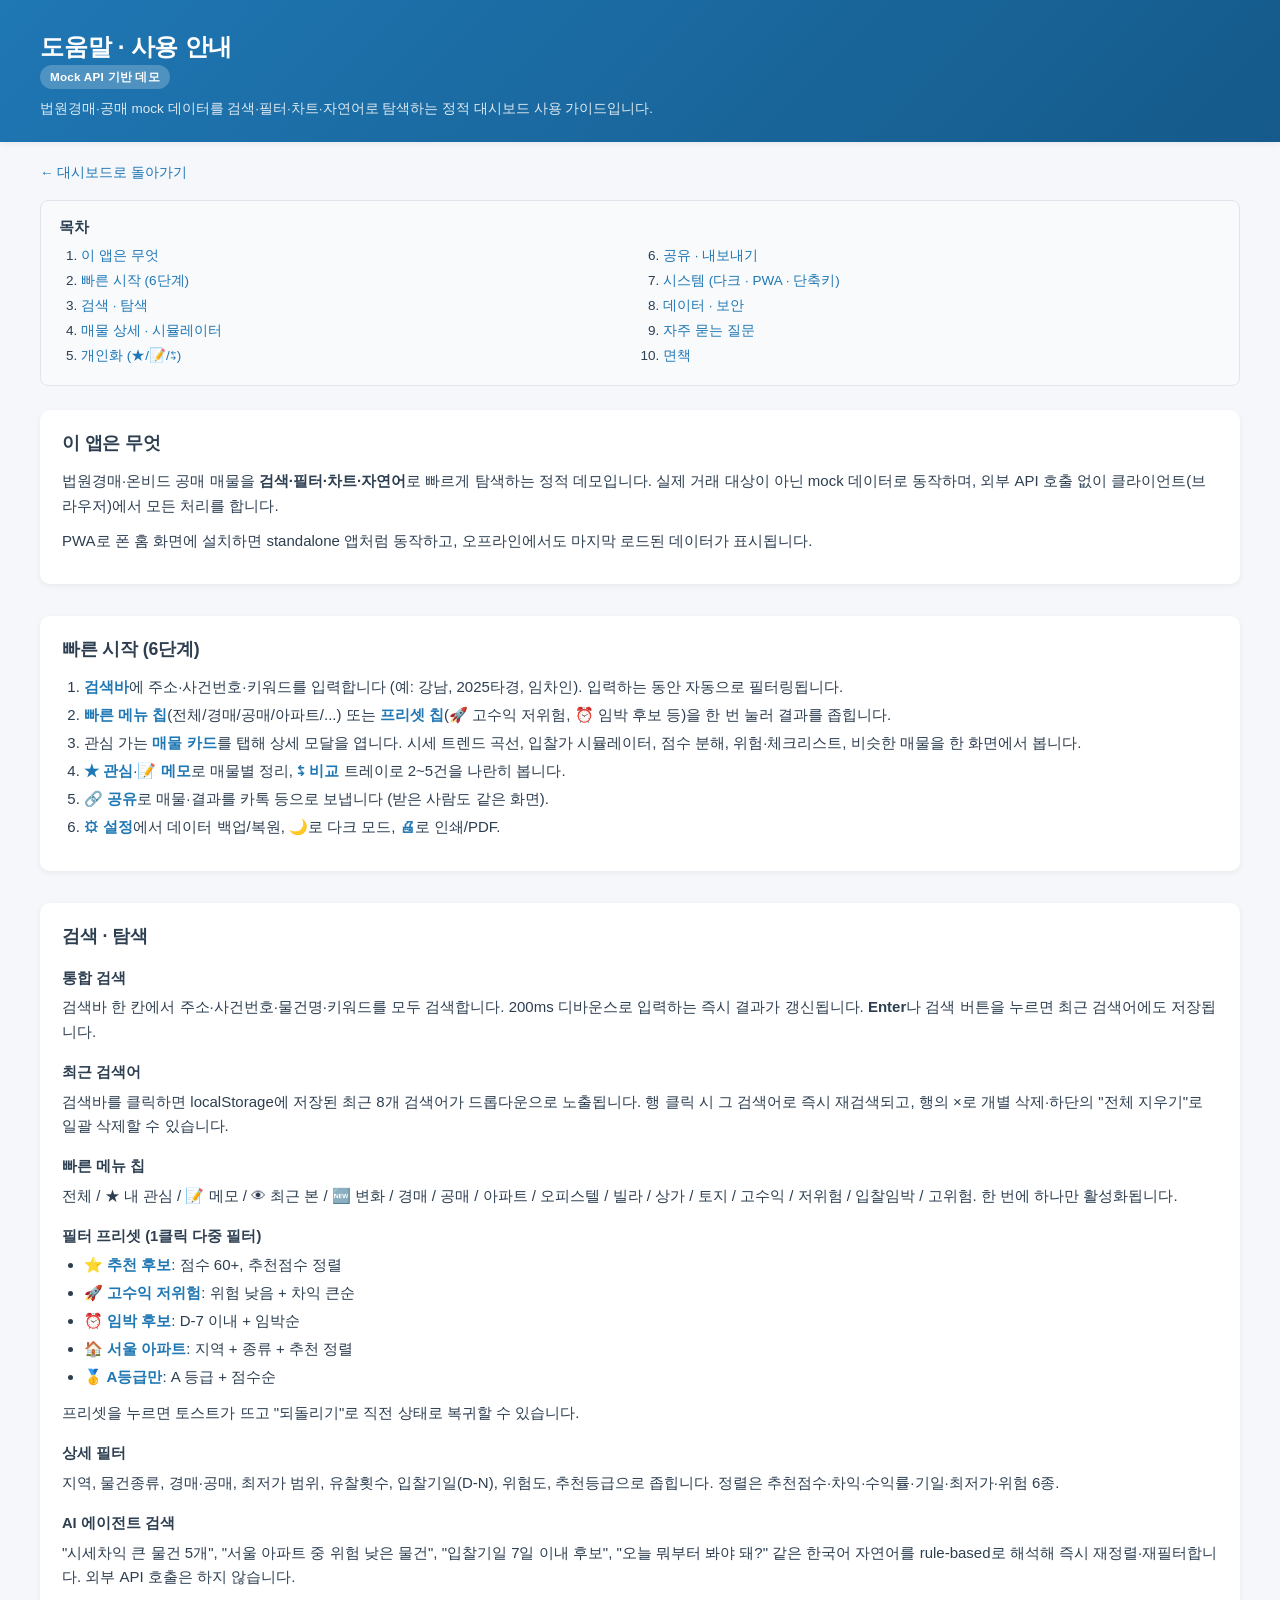
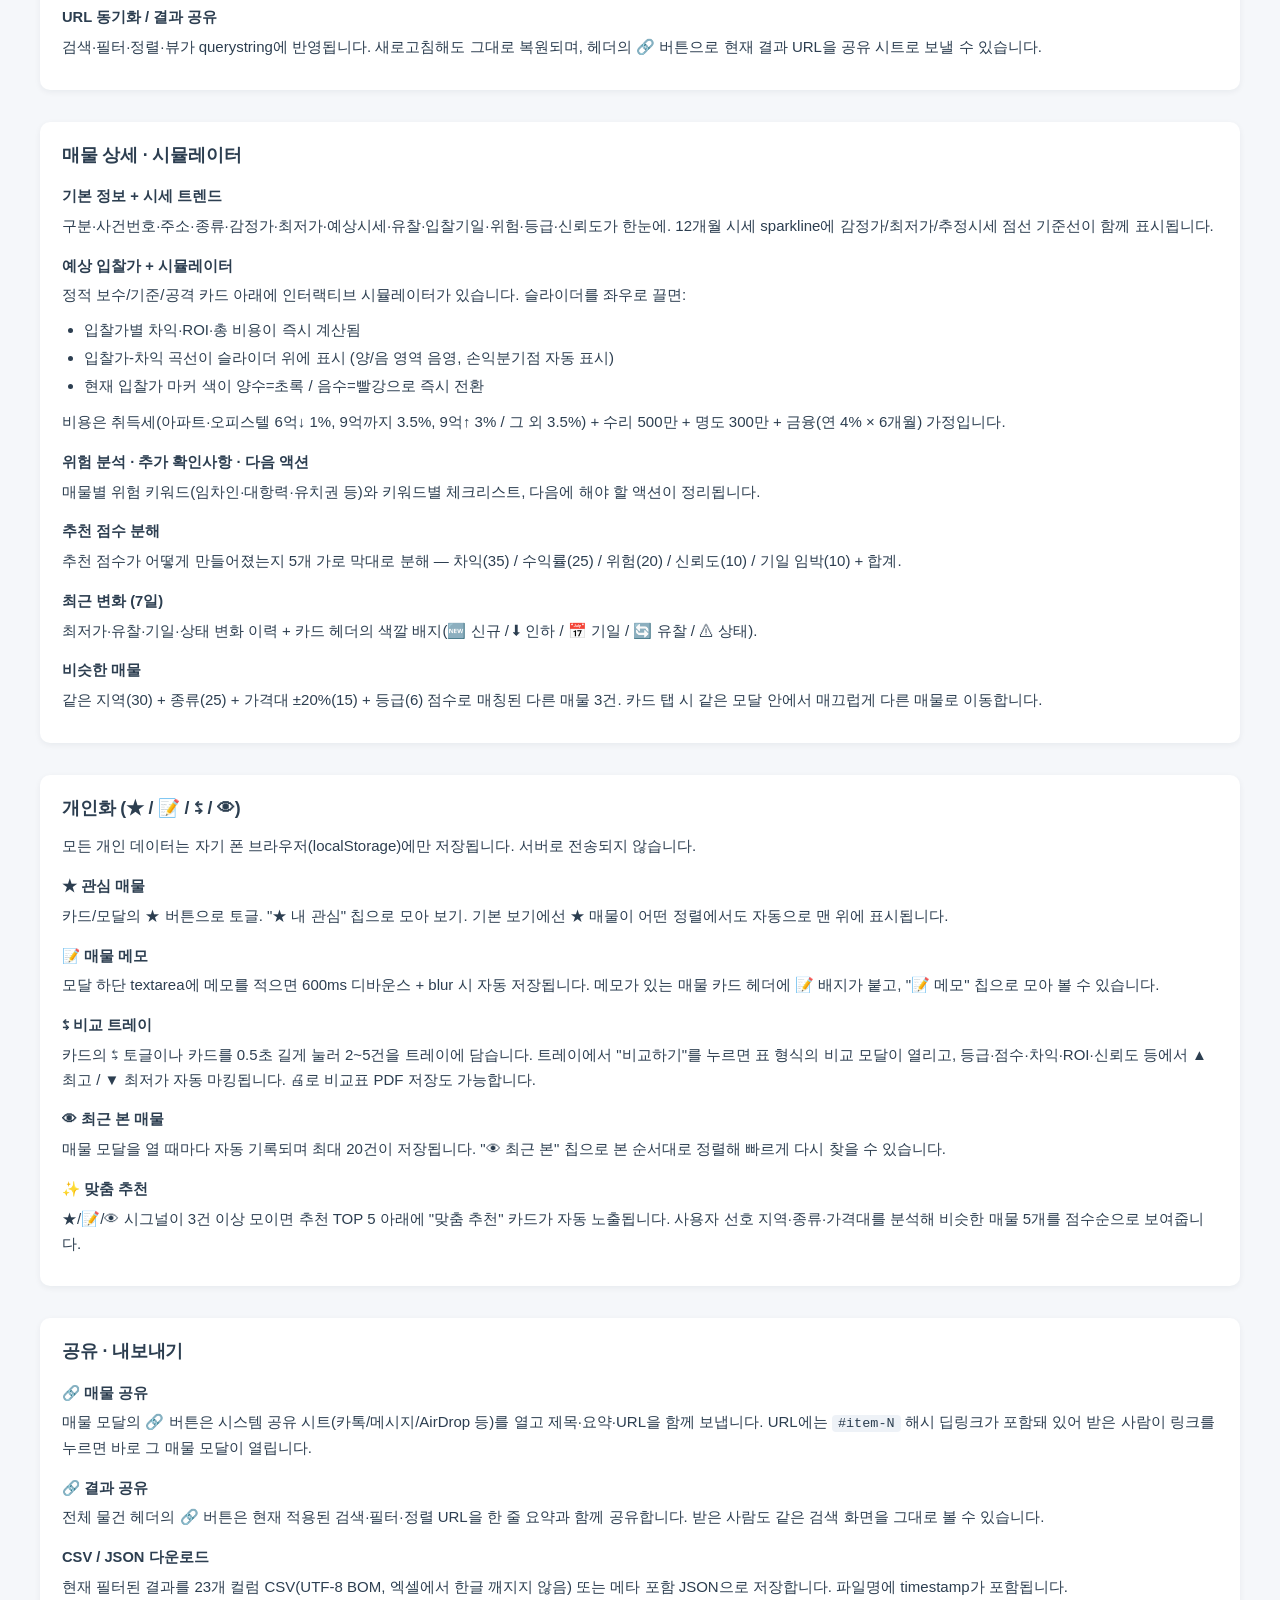
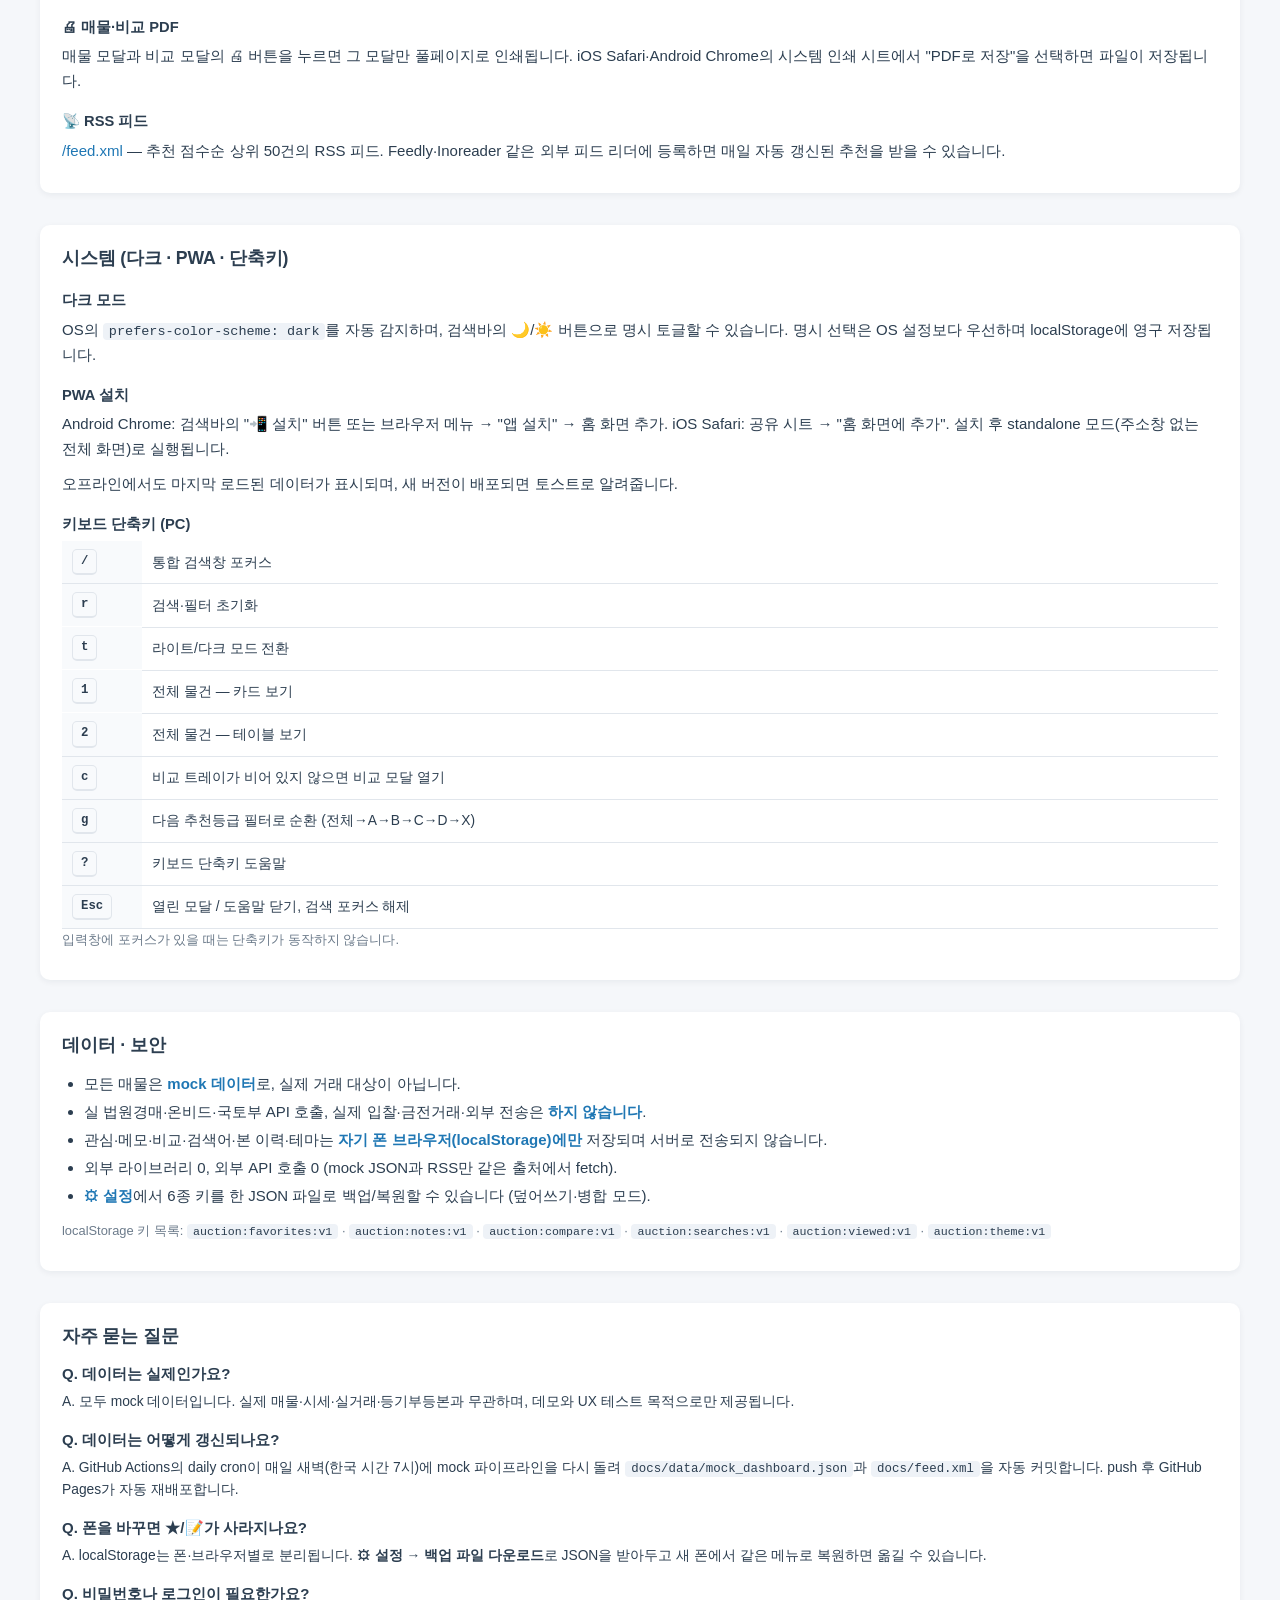
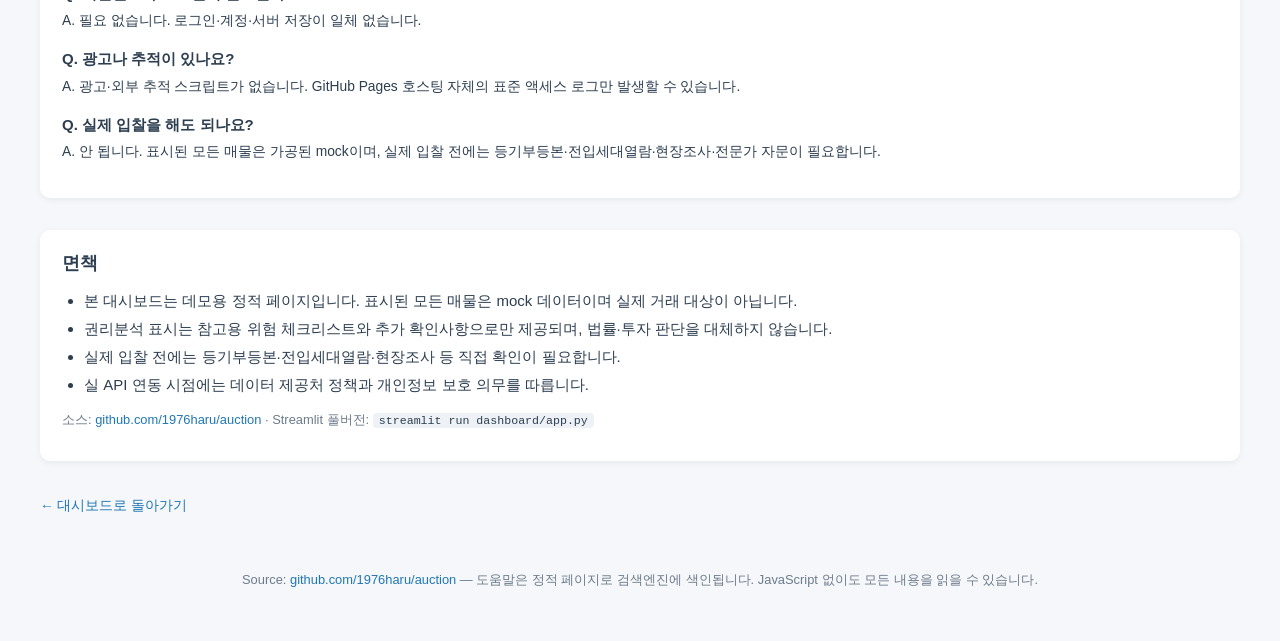
==== docs/help.html @ 6a581b98 "Add H46 standalone help.html for SEO indexing - docs/help.html: 풀페이지 사용 안내 (10개 섹션 + 목차 + FAQ)   · c" ====
<!DOCTYPE html>
<html lang="ko">
<head>
  <meta charset="UTF-8" />
  <meta name="viewport" content="width=device-width, initial-scale=1.0, viewport-fit=cover" />
  <meta name="theme-color" content="#1f77b4" />
  <title>도움말 — 경매·공매 지능형 에이전트</title>
  <meta name="description" content="경매·공매 정적 대시보드 사용 안내: 검색·필터·차트·매물 상세·공유·PWA·단축키. mock 데이터 기반 데모." />
  <meta name="robots" content="index,follow" />
  <link rel="canonical" href="https://1976haru.github.io/auction/help.html" />
  <meta property="og:type" content="article" />
  <meta property="og:url" content="https://1976haru.github.io/auction/help.html" />
  <meta property="og:title" content="경매·공매 지능형 에이전트 — 도움말" />
  <meta property="og:description" content="검색·필터·차트·시뮬레이터·공유·PWA 사용법 + 키보드 단축키 + 데이터·보안 + 면책." />
  <meta property="og:image" content="https://1976haru.github.io/auction/icons/icon.svg" />
  <meta property="og:locale" content="ko_KR" />
  <link rel="manifest" href="manifest.webmanifest" />
  <link rel="icon" type="image/svg+xml" href="icons/icon.svg" />
  <link rel="apple-touch-icon" href="icons/icon.svg" />
  <link rel="alternate" type="application/rss+xml" title="경매·공매 추천 매물 (점수순)" href="feed.xml" />
  <link rel="stylesheet" href="styles.css" />
  <script>
    (function () {
      try {
        var saved = localStorage.getItem("auction:theme:v1");
        if (saved === "dark" || saved === "light") {
          document.documentElement.setAttribute("data-theme", saved);
        }
      } catch (e) {}
    })();
  </script>
  <style>
    /* help.html 전용 약간의 추가 스타일 */
    .help-toc {
      background: var(--color-surface-2);
      border: 1px solid var(--color-border);
      border-radius: 8px;
      padding: 14px 18px;
      margin: 0 0 24px;
    }
    .help-toc h2 { margin: 0 0 8px; font-size: 1rem; }
    .help-toc ol {
      margin: 0;
      padding-left: 22px;
      column-count: 2;
      column-gap: 24px;
    }
    @media (max-width: 640px) {
      .help-toc ol { column-count: 1; }
    }
    .help-toc li { margin-bottom: 4px; font-size: 0.9rem; break-inside: avoid; }
    .help-section { margin-bottom: 32px; }
    .help-section h2 {
      margin: 0 0 12px;
      font-size: 1.18rem;
      letter-spacing: -0.01em;
    }
    .help-section h3 { margin: 16px 0 6px; font-size: 0.98rem; }
    .help-section p { margin: 0 0 10px; line-height: 1.65; }
    .help-section ul, .help-section ol {
      margin: 0 0 12px;
      padding-left: 22px;
      line-height: 1.6;
    }
    .help-section li { margin-bottom: 4px; }
    .help-section li b { color: var(--color-primary); }
    .help-back {
      display: inline-flex;
      align-items: center;
      gap: 6px;
      font-size: 0.9rem;
      margin-bottom: 16px;
    }
    .faq-item { margin-bottom: 14px; }
    .faq-item .q { font-weight: 600; margin: 0 0 4px; }
    .faq-item .a { margin: 0; font-size: 0.92rem; color: var(--color-text); }
  </style>
</head>
<body>
  <header class="hero">
    <div class="container hero-inner">
      <div class="hero-title">
        <h1>도움말 · 사용 안내</h1>
        <p class="status-line">
          <span class="badge badge-mock">Mock API 기반 데모</span>
        </p>
      </div>
      <p class="hero-caption">
        법원경매·공매 mock 데이터를 검색·필터·차트·자연어로 탐색하는 정적 대시보드 사용 가이드입니다.
      </p>
    </div>
  </header>

  <main class="container" style="padding-top:18px">
    <a class="help-back" href="./">← 대시보드로 돌아가기</a>

    <nav class="help-toc" aria-label="목차">
      <h2>목차</h2>
      <ol>
        <li><a href="#about">이 앱은 무엇</a></li>
        <li><a href="#quick">빠른 시작 (6단계)</a></li>
        <li><a href="#search">검색 · 탐색</a></li>
        <li><a href="#detail">매물 상세 · 시뮬레이터</a></li>
        <li><a href="#personal">개인화 (★/📝/⇆)</a></li>
        <li><a href="#share">공유 · 내보내기</a></li>
        <li><a href="#system">시스템 (다크 · PWA · 단축키)</a></li>
        <li><a href="#data">데이터 · 보안</a></li>
        <li><a href="#faq">자주 묻는 질문</a></li>
        <li><a href="#disclaimer">면책</a></li>
      </ol>
    </nav>

    <section class="card help-section" id="about">
      <h2>이 앱은 무엇</h2>
      <p>법원경매·온비드 공매 매물을 <b>검색·필터·차트·자연어</b>로 빠르게 탐색하는 정적 데모입니다. 실제 거래 대상이 아닌 mock 데이터로 동작하며, 외부 API 호출 없이 클라이언트(브라우저)에서 모든 처리를 합니다.</p>
      <p>PWA로 폰 홈 화면에 설치하면 standalone 앱처럼 동작하고, 오프라인에서도 마지막 로드된 데이터가 표시됩니다.</p>
    </section>

    <section class="card help-section" id="quick">
      <h2>빠른 시작 (6단계)</h2>
      <ol>
        <li><b>검색바</b>에 주소·사건번호·키워드를 입력합니다 (예: 강남, 2025타경, 임차인). 입력하는 동안 자동으로 필터링됩니다.</li>
        <li><b>빠른 메뉴 칩</b>(전체/경매/공매/아파트/...) 또는 <b>프리셋 칩</b>(🚀 고수익 저위험, ⏰ 임박 후보 등)을 한 번 눌러 결과를 좁힙니다.</li>
        <li>관심 가는 <b>매물 카드</b>를 탭해 상세 모달을 엽니다. 시세 트렌드 곡선, 입찰가 시뮬레이터, 점수 분해, 위험·체크리스트, 비슷한 매물을 한 화면에서 봅니다.</li>
        <li><b>★ 관심</b>·<b>📝 메모</b>로 매물별 정리, <b>⇆ 비교</b> 트레이로 2~5건을 나란히 봅니다.</li>
        <li><b>🔗 공유</b>로 매물·결과를 카톡 등으로 보냅니다 (받은 사람도 같은 화면).</li>
        <li><b>⚙ 설정</b>에서 데이터 백업/복원, <b>🌙</b>로 다크 모드, <b>🖨</b>로 인쇄/PDF.</li>
      </ol>
    </section>

    <section class="card help-section" id="search">
      <h2>검색 · 탐색</h2>

      <h3>통합 검색</h3>
      <p>검색바 한 칸에서 주소·사건번호·물건명·키워드를 모두 검색합니다. 200ms 디바운스로 입력하는 즉시 결과가 갱신됩니다. <b>Enter</b>나 검색 버튼을 누르면 최근 검색어에도 저장됩니다.</p>

      <h3>최근 검색어</h3>
      <p>검색바를 클릭하면 localStorage에 저장된 최근 8개 검색어가 드롭다운으로 노출됩니다. 행 클릭 시 그 검색어로 즉시 재검색되고, 행의 ×로 개별 삭제·하단의 "전체 지우기"로 일괄 삭제할 수 있습니다.</p>

      <h3>빠른 메뉴 칩</h3>
      <p>전체 / ★ 내 관심 / 📝 메모 / 👁 최근 본 / 🆕 변화 / 경매 / 공매 / 아파트 / 오피스텔 / 빌라 / 상가 / 토지 / 고수익 / 저위험 / 입찰임박 / 고위험. 한 번에 하나만 활성화됩니다.</p>

      <h3>필터 프리셋 (1클릭 다중 필터)</h3>
      <ul>
        <li><b>⭐ 추천 후보</b>: 점수 60+, 추천점수 정렬</li>
        <li><b>🚀 고수익 저위험</b>: 위험 낮음 + 차익 큰순</li>
        <li><b>⏰ 임박 후보</b>: D-7 이내 + 임박순</li>
        <li><b>🏠 서울 아파트</b>: 지역 + 종류 + 추천 정렬</li>
        <li><b>🥇 A등급만</b>: A 등급 + 점수순</li>
      </ul>
      <p>프리셋을 누르면 토스트가 뜨고 "되돌리기"로 직전 상태로 복귀할 수 있습니다.</p>

      <h3>상세 필터</h3>
      <p>지역, 물건종류, 경매·공매, 최저가 범위, 유찰횟수, 입찰기일(D-N), 위험도, 추천등급으로 좁힙니다. 정렬은 추천점수·차익·수익률·기일·최저가·위험 6종.</p>

      <h3>AI 에이전트 검색</h3>
      <p>"시세차익 큰 물건 5개", "서울 아파트 중 위험 낮은 물건", "입찰기일 7일 이내 후보", "오늘 뭐부터 봐야 돼?" 같은 한국어 자연어를 rule-based로 해석해 즉시 재정렬·재필터합니다. 외부 API 호출은 하지 않습니다.</p>

      <h3>URL 동기화 / 결과 공유</h3>
      <p>검색·필터·정렬·뷰가 querystring에 반영됩니다. 새로고침해도 그대로 복원되며, 헤더의 🔗 버튼으로 현재 결과 URL을 공유 시트로 보낼 수 있습니다.</p>
    </section>

    <section class="card help-section" id="detail">
      <h2>매물 상세 · 시뮬레이터</h2>

      <h3>기본 정보 + 시세 트렌드</h3>
      <p>구분·사건번호·주소·종류·감정가·최저가·예상시세·유찰·입찰기일·위험·등급·신뢰도가 한눈에. 12개월 시세 sparkline에 감정가/최저가/추정시세 점선 기준선이 함께 표시됩니다.</p>

      <h3>예상 입찰가 + 시뮬레이터</h3>
      <p>정적 보수/기준/공격 카드 아래에 인터랙티브 시뮬레이터가 있습니다. 슬라이더를 좌우로 끌면:
      </p>
      <ul>
        <li>입찰가별 차익·ROI·총 비용이 즉시 계산됨</li>
        <li>입찰가-차익 곡선이 슬라이더 위에 표시 (양/음 영역 음영, 손익분기점 자동 표시)</li>
        <li>현재 입찰가 마커 색이 양수=초록 / 음수=빨강으로 즉시 전환</li>
      </ul>
      <p>비용은 취득세(아파트·오피스텔 6억↓ 1%, 9억까지 3.5%, 9억↑ 3% / 그 외 3.5%) + 수리 500만 + 명도 300만 + 금융(연 4% × 6개월) 가정입니다.</p>

      <h3>위험 분석 · 추가 확인사항 · 다음 액션</h3>
      <p>매물별 위험 키워드(임차인·대항력·유치권 등)와 키워드별 체크리스트, 다음에 해야 할 액션이 정리됩니다.</p>

      <h3>추천 점수 분해</h3>
      <p>추천 점수가 어떻게 만들어졌는지 5개 가로 막대로 분해 — 차익(35) / 수익률(25) / 위험(20) / 신뢰도(10) / 기일 임박(10) + 합계.</p>

      <h3>최근 변화 (7일)</h3>
      <p>최저가·유찰·기일·상태 변화 이력 + 카드 헤더의 색깔 배지(🆕 신규 / ⬇ 인하 / 📅 기일 / 🔄 유찰 / ⚠ 상태).</p>

      <h3>비슷한 매물</h3>
      <p>같은 지역(30) + 종류(25) + 가격대 ±20%(15) + 등급(6) 점수로 매칭된 다른 매물 3건. 카드 탭 시 같은 모달 안에서 매끄럽게 다른 매물로 이동합니다.</p>
    </section>

    <section class="card help-section" id="personal">
      <h2>개인화 (★ / 📝 / ⇆ / 👁)</h2>
      <p>모든 개인 데이터는 자기 폰 브라우저(localStorage)에만 저장됩니다. 서버로 전송되지 않습니다.</p>

      <h3>★ 관심 매물</h3>
      <p>카드/모달의 ★ 버튼으로 토글. "★ 내 관심" 칩으로 모아 보기. 기본 보기에선 ★ 매물이 어떤 정렬에서도 자동으로 맨 위에 표시됩니다.</p>

      <h3>📝 매물 메모</h3>
      <p>모달 하단 textarea에 메모를 적으면 600ms 디바운스 + blur 시 자동 저장됩니다. 메모가 있는 매물 카드 헤더에 📝 배지가 붙고, "📝 메모" 칩으로 모아 볼 수 있습니다.</p>

      <h3>⇆ 비교 트레이</h3>
      <p>카드의 ⇆ 토글이나 카드를 0.5초 길게 눌러 2~5건을 트레이에 담습니다. 트레이에서 "비교하기"를 누르면 표 형식의 비교 모달이 열리고, 등급·점수·차익·ROI·신뢰도 등에서 ▲ 최고 / ▼ 최저가 자동 마킹됩니다. 🖨로 비교표 PDF 저장도 가능합니다.</p>

      <h3>👁 최근 본 매물</h3>
      <p>매물 모달을 열 때마다 자동 기록되며 최대 20건이 저장됩니다. "👁 최근 본" 칩으로 본 순서대로 정렬해 빠르게 다시 찾을 수 있습니다.</p>

      <h3>✨ 맞춤 추천</h3>
      <p>★/📝/👁 시그널이 3건 이상 모이면 추천 TOP 5 아래에 "맞춤 추천" 카드가 자동 노출됩니다. 사용자 선호 지역·종류·가격대를 분석해 비슷한 매물 5개를 점수순으로 보여줍니다.</p>
    </section>

    <section class="card help-section" id="share">
      <h2>공유 · 내보내기</h2>

      <h3>🔗 매물 공유</h3>
      <p>매물 모달의 🔗 버튼은 시스템 공유 시트(카톡/메시지/AirDrop 등)를 열고 제목·요약·URL을 함께 보냅니다. URL에는 <code>#item-N</code> 해시 딥링크가 포함돼 있어 받은 사람이 링크를 누르면 바로 그 매물 모달이 열립니다.</p>

      <h3>🔗 결과 공유</h3>
      <p>전체 물건 헤더의 🔗 버튼은 현재 적용된 검색·필터·정렬 URL을 한 줄 요약과 함께 공유합니다. 받은 사람도 같은 검색 화면을 그대로 볼 수 있습니다.</p>

      <h3>CSV / JSON 다운로드</h3>
      <p>현재 필터된 결과를 23개 컬럼 CSV(UTF-8 BOM, 엑셀에서 한글 깨지지 않음) 또는 메타 포함 JSON으로 저장합니다. 파일명에 timestamp가 포함됩니다.</p>

      <h3>🖨 매물·비교 PDF</h3>
      <p>매물 모달과 비교 모달의 🖨 버튼을 누르면 그 모달만 풀페이지로 인쇄됩니다. iOS Safari·Android Chrome의 시스템 인쇄 시트에서 "PDF로 저장"을 선택하면 파일이 저장됩니다.</p>

      <h3>📡 RSS 피드</h3>
      <p><a href="feed.xml">/feed.xml</a> — 추천 점수순 상위 50건의 RSS 피드. Feedly·Inoreader 같은 외부 피드 리더에 등록하면 매일 자동 갱신된 추천을 받을 수 있습니다.</p>
    </section>

    <section class="card help-section" id="system">
      <h2>시스템 (다크 · PWA · 단축키)</h2>

      <h3>다크 모드</h3>
      <p>OS의 <code>prefers-color-scheme: dark</code>를 자동 감지하며, 검색바의 🌙/☀️ 버튼으로 명시 토글할 수 있습니다. 명시 선택은 OS 설정보다 우선하며 localStorage에 영구 저장됩니다.</p>

      <h3>PWA 설치</h3>
      <p>Android Chrome: 검색바의 "📲 설치" 버튼 또는 브라우저 메뉴 → "앱 설치" → 홈 화면 추가. iOS Safari: 공유 시트 → "홈 화면에 추가". 설치 후 standalone 모드(주소창 없는 전체 화면)로 실행됩니다.</p>
      <p>오프라인에서도 마지막 로드된 데이터가 표시되며, 새 버전이 배포되면 토스트로 알려줍니다.</p>

      <h3>키보드 단축키 (PC)</h3>
      <table class="kbd-table">
        <tbody>
          <tr><th><kbd>/</kbd></th><td>통합 검색창 포커스</td></tr>
          <tr><th><kbd>r</kbd></th><td>검색·필터 초기화</td></tr>
          <tr><th><kbd>t</kbd></th><td>라이트/다크 모드 전환</td></tr>
          <tr><th><kbd>1</kbd></th><td>전체 물건 — 카드 보기</td></tr>
          <tr><th><kbd>2</kbd></th><td>전체 물건 — 테이블 보기</td></tr>
          <tr><th><kbd>c</kbd></th><td>비교 트레이가 비어 있지 않으면 비교 모달 열기</td></tr>
          <tr><th><kbd>g</kbd></th><td>다음 추천등급 필터로 순환 (전체→A→B→C→D→X)</td></tr>
          <tr><th><kbd>?</kbd></th><td>키보드 단축키 도움말</td></tr>
          <tr><th><kbd>Esc</kbd></th><td>열린 모달 / 도움말 닫기, 검색 포커스 해제</td></tr>
        </tbody>
      </table>
      <p class="caption">입력창에 포커스가 있을 때는 단축키가 동작하지 않습니다.</p>
    </section>

    <section class="card help-section" id="data">
      <h2>데이터 · 보안</h2>
      <ul>
        <li>모든 매물은 <b>mock 데이터</b>로, 실제 거래 대상이 아닙니다.</li>
        <li>실 법원경매·온비드·국토부 API 호출, 실제 입찰·금전거래·외부 전송은 <b>하지 않습니다</b>.</li>
        <li>관심·메모·비교·검색어·본 이력·테마는 <b>자기 폰 브라우저(localStorage)에만</b> 저장되며 서버로 전송되지 않습니다.</li>
        <li>외부 라이브러리 0, 외부 API 호출 0 (mock JSON과 RSS만 같은 출처에서 fetch).</li>
        <li><b>⚙ 설정</b>에서 6종 키를 한 JSON 파일로 백업/복원할 수 있습니다 (덮어쓰기·병합 모드).</li>
      </ul>
      <p class="caption">localStorage 키 목록: <code>auction:favorites:v1</code> · <code>auction:notes:v1</code> · <code>auction:compare:v1</code> · <code>auction:searches:v1</code> · <code>auction:viewed:v1</code> · <code>auction:theme:v1</code></p>
    </section>

    <section class="card help-section" id="faq">
      <h2>자주 묻는 질문</h2>

      <div class="faq-item">
        <p class="q">Q. 데이터는 실제인가요?</p>
        <p class="a">A. 모두 mock 데이터입니다. 실제 매물·시세·실거래·등기부등본과 무관하며, 데모와 UX 테스트 목적으로만 제공됩니다.</p>
      </div>
      <div class="faq-item">
        <p class="q">Q. 데이터는 어떻게 갱신되나요?</p>
        <p class="a">A. GitHub Actions의 daily cron이 매일 새벽(한국 시간 7시)에 mock 파이프라인을 다시 돌려 <code>docs/data/mock_dashboard.json</code>과 <code>docs/feed.xml</code>을 자동 커밋합니다. push 후 GitHub Pages가 자동 재배포합니다.</p>
      </div>
      <div class="faq-item">
        <p class="q">Q. 폰을 바꾸면 ★/📝가 사라지나요?</p>
        <p class="a">A. localStorage는 폰·브라우저별로 분리됩니다. <b>⚙ 설정 → 백업 파일 다운로드</b>로 JSON을 받아두고 새 폰에서 같은 메뉴로 복원하면 옮길 수 있습니다.</p>
      </div>
      <div class="faq-item">
        <p class="q">Q. 비밀번호나 로그인이 필요한가요?</p>
        <p class="a">A. 필요 없습니다. 로그인·계정·서버 저장이 일체 없습니다.</p>
      </div>
      <div class="faq-item">
        <p class="q">Q. 광고나 추적이 있나요?</p>
        <p class="a">A. 광고·외부 추적 스크립트가 없습니다. GitHub Pages 호스팅 자체의 표준 액세스 로그만 발생할 수 있습니다.</p>
      </div>
      <div class="faq-item">
        <p class="q">Q. 실제 입찰을 해도 되나요?</p>
        <p class="a">A. 안 됩니다. 표시된 모든 매물은 가공된 mock이며, 실제 입찰 전에는 등기부등본·전입세대열람·현장조사·전문가 자문이 필요합니다.</p>
      </div>
    </section>

    <section class="card help-section" id="disclaimer">
      <h2>면책</h2>
      <ul>
        <li>본 대시보드는 데모용 정적 페이지입니다. 표시된 모든 매물은 mock 데이터이며 실제 거래 대상이 아닙니다.</li>
        <li>권리분석 표시는 참고용 위험 체크리스트와 추가 확인사항으로만 제공되며, 법률·투자 판단을 대체하지 않습니다.</li>
        <li>실제 입찰 전에는 등기부등본·전입세대열람·현장조사 등 직접 확인이 필요합니다.</li>
        <li>실 API 연동 시점에는 데이터 제공처 정책과 개인정보 보호 의무를 따릅니다.</li>
      </ul>
      <p class="caption">소스: <a href="https://github.com/1976haru/auction" target="_blank" rel="noopener">github.com/1976haru/auction</a> · Streamlit 풀버전: <code>streamlit run dashboard/app.py</code></p>
    </section>

    <a class="help-back" href="./">← 대시보드로 돌아가기</a>
  </main>

  <footer>
    <div class="container">
      <p class="caption">
        Source: <a href="https://github.com/1976haru/auction" target="_blank" rel="noopener">github.com/1976haru/auction</a>
        — 도움말은 정적 페이지로 검색엔진에 색인됩니다. JavaScript 없이도 모든 내용을 읽을 수 있습니다.
      </p>
    </div>
  </footer>
</body>
</html>
---- docs/styles.css ----
/* ============================================================
   경매·공매 탐색형 정적 대시보드 — 반응형 스타일
   - 데스크탑: max-width 1240, 카드 grid 2~4열, 검색·필터 풀폭
   - 모바일: 가로 스크롤 칩, 카드형 매물, 풀폭 모달
============================================================ */
:root {
  --color-bg: #f5f7fa;
  --color-surface: #ffffff;
  --color-surface-2: #f8fafc;
  --color-surface-3: #f1f7fb;
  --color-input: #ffffff;
  --color-card-inset: #fdfdff;
  --color-card-inset-2: #fafcfe;
  --color-card-inset-3: #fdfefe;
  --color-reason-bg: #f6f9fc;
  --color-tap-bg: #eef5fb;
  --color-pill-bg: #eef2f7;
  --color-text: #2c3e50;
  --color-text-muted: #6c7b8b;
  --color-text-strong: #2c3e50;
  --color-primary: #1f77b4;
  --color-primary-dark: #155a8a;
  --color-border: #e1e6ec;
  --color-table-hover: #fafdff;
  --color-warn-bg: #fdf2f4;
  --color-warn-bd: #f5d6da;
  --color-warn-text: #b1303a;
  --color-soft-bg: #fff7e2;
  --color-soft-bd: #f0c87a;
  --color-soft-text: #b56a00;
  --color-fav-idle: #b8c0c8;
  --color-low: #2ca02c;
  --color-medium: #f0a500;
  --color-high: #d62728;
  --color-grade-a: #2ca02c;
  --color-grade-b: #1f77b4;
  --color-grade-c: #f0a500;
  --color-grade-d: #888;
  --color-grade-x: #d62728;
  --color-search-bg: rgba(245, 247, 250, 0.96);
  --color-modal-backdrop: rgba(15, 30, 50, 0.45);
  --color-flag-bar-track: #eef2f7;
  --radius: 10px;
  --shadow: 0 2px 6px rgba(15, 30, 50, 0.06);
  --shadow-hover: 0 4px 14px rgba(15, 30, 50, 0.1);
  --shadow-strong: 0 16px 40px rgba(15, 30, 50, 0.25);
  color-scheme: light;
}

/* 시스템 다크 (사용자 명시 토글이 없을 때) */
@media (prefers-color-scheme: dark) {
  :root:not([data-theme]) {
    --color-bg: #0f141a;
    --color-surface: #161d26;
    --color-surface-2: #1c2530;
    --color-surface-3: #233040;
    --color-input: #1a2230;
    --color-card-inset: #1a2230;
    --color-card-inset-2: #1a2230;
    --color-card-inset-3: #1a2230;
    --color-reason-bg: #1d2a3a;
    --color-tap-bg: #20364c;
    --color-pill-bg: #232c38;
    --color-text: #e8edf3;
    --color-text-muted: #9ba6b3;
    --color-text-strong: #f4f7fb;
    --color-border: #28323e;
    --color-table-hover: #1f2933;
    --color-warn-bg: #38181d;
    --color-warn-bd: #5a2a30;
    --color-warn-text: #f4a8b1;
    --color-soft-bg: #3a2c12;
    --color-soft-bd: #5b4a25;
    --color-soft-text: #f0c87a;
    --color-fav-idle: #5b6776;
    --color-search-bg: rgba(15, 20, 26, 0.94);
    --color-modal-backdrop: rgba(0, 0, 0, 0.65);
    --color-flag-bar-track: #20283a;
    --shadow: 0 2px 6px rgba(0, 0, 0, 0.4);
    --shadow-hover: 0 4px 14px rgba(0, 0, 0, 0.55);
    --shadow-strong: 0 16px 40px rgba(0, 0, 0, 0.65);
    color-scheme: dark;
  }
}

/* 명시 토글: 사용자가 선택한 테마 우선 */
:root[data-theme="dark"] {
  --color-bg: #0f141a;
  --color-surface: #161d26;
  --color-surface-2: #1c2530;
  --color-surface-3: #233040;
  --color-input: #1a2230;
  --color-card-inset: #1a2230;
  --color-card-inset-2: #1a2230;
  --color-card-inset-3: #1a2230;
  --color-reason-bg: #1d2a3a;
  --color-tap-bg: #20364c;
  --color-pill-bg: #232c38;
  --color-text: #e8edf3;
  --color-text-muted: #9ba6b3;
  --color-text-strong: #f4f7fb;
  --color-border: #28323e;
  --color-table-hover: #1f2933;
  --color-warn-bg: #38181d;
  --color-warn-bd: #5a2a30;
  --color-warn-text: #f4a8b1;
  --color-soft-bg: #3a2c12;
  --color-soft-bd: #5b4a25;
  --color-soft-text: #f0c87a;
  --color-fav-idle: #5b6776;
  --color-search-bg: rgba(15, 20, 26, 0.94);
  --color-modal-backdrop: rgba(0, 0, 0, 0.65);
  --color-flag-bar-track: #20283a;
  --shadow: 0 2px 6px rgba(0, 0, 0, 0.4);
  --shadow-hover: 0 4px 14px rgba(0, 0, 0, 0.55);
  --shadow-strong: 0 16px 40px rgba(0, 0, 0, 0.65);
  color-scheme: dark;
}

* { box-sizing: border-box; }

html, body {
  margin: 0;
  padding: 0;
  background: var(--color-bg);
  color: var(--color-text);
  font-family: -apple-system, BlinkMacSystemFont, "Segoe UI", "Apple SD Gothic Neo",
               "Noto Sans KR", "Malgun Gothic", "Helvetica Neue", Arial, sans-serif;
  font-size: 15px;
  line-height: 1.55;
  -webkit-font-smoothing: antialiased;
}

a { color: var(--color-primary); text-decoration: none; }
a:hover { text-decoration: underline; }

/* 키보드 사용자에게 명확한 포커스 표시 (마우스 사용자엔 기본 outline 그대로 두지 않음) */
:focus { outline: none; }
:focus-visible {
  outline: 2px solid var(--color-primary);
  outline-offset: 2px;
  border-radius: 4px;
}
button:focus-visible,
.chip:focus-visible,
.preset-chip:focus-visible,
.dl-btn:focus-visible,
.view-btn:focus-visible,
.cmp-btn:focus-visible,
.fav-btn:focus-visible {
  outline: 2px solid var(--color-primary);
  outline-offset: 2px;
}

/* 모션 줄이기 사용자 환경에서 트랜지션·애니메이션 최소화 */
@media (prefers-reduced-motion: reduce) {
  *, *::before, *::after {
    animation-duration: 0.001ms !important;
    animation-iteration-count: 1 !important;
    transition-duration: 0.001ms !important;
    scroll-behavior: auto !important;
  }
}
code {
  background: var(--color-pill-bg);
  color: var(--color-text);
  padding: 1px 6px;
  border-radius: 4px;
  font-size: 0.9em;
}

/* ── Layout ────────────────────────────────── */
.container {
  width: 100%;
  max-width: 1240px;
  margin: 0 auto;
  padding: 0 20px;
}

.hero {
  background: linear-gradient(135deg, #1f77b4 0%, #155a8a 100%);
  color: white;
  padding: 28px 0 22px;
  box-shadow: var(--shadow);
}
.hero-inner { display: flex; flex-direction: column; gap: 6px; }
.hero h1 {
  margin: 0;
  font-size: 1.6rem;
  letter-spacing: -0.01em;
}
.hero-caption { color: rgba(255, 255, 255, 0.85); margin: 4px 0 0; font-size: 0.9rem; }
.status-line {
  display: flex;
  align-items: center;
  gap: 10px;
  flex-wrap: wrap;
  margin: 0;
}

.badge {
  display: inline-block;
  font-size: 0.78rem;
  font-weight: 600;
  padding: 3px 10px;
  border-radius: 999px;
  background: rgba(255, 255, 255, 0.2);
  letter-spacing: 0.02em;
}
.badge-mock { background: rgba(255, 255, 255, 0.22); }
.hero #generated-at { color: rgba(255, 255, 255, 0.85); }

.caption {
  color: var(--color-text-muted);
  font-size: 0.86rem;
}

/* ── Search bar (sticky) ─────────────────────── */
.search-section {
  position: sticky;
  top: 0;
  z-index: 50;
  background: var(--color-search-bg);
  backdrop-filter: saturate(180%) blur(6px);
  border-bottom: 1px solid var(--color-border);
  padding: 12px 0 10px;
  margin-bottom: 18px;
}
.search-inner { display: flex; flex-direction: column; gap: 10px; }
.search-bar {
  display: flex;
  gap: 8px;
  align-items: center;
  position: relative; /* search-suggest 앵커 */
}

/* 최근 검색어 드롭다운 */
.search-suggest {
  position: absolute;
  top: calc(100% + 6px);
  left: 0; right: 0;
  background: var(--color-surface);
  color: var(--color-text);
  border: 1px solid var(--color-border);
  border-radius: 12px;
  box-shadow: var(--shadow-hover);
  z-index: 60;
  max-height: 320px;
  overflow-y: auto;
}
.search-suggest[hidden] { display: none; }
.search-suggest-head {
  font-size: 0.78rem;
  color: var(--color-text-muted);
  padding: 8px 12px 4px;
  border-bottom: 1px solid var(--color-border);
}
.search-suggest-row {
  display: flex;
  align-items: center;
  gap: 8px;
  padding: 8px 8px 8px 12px;
  cursor: pointer;
  font-size: 0.92rem;
  border-bottom: 1px solid var(--color-border);
  touch-action: manipulation;
  -webkit-tap-highlight-color: rgba(31, 119, 180, 0.12);
}
.search-suggest-row:last-of-type { border-bottom: 0; }
.search-suggest-row:active { background: var(--color-tap-bg); }
@media (hover: hover) {
  .search-suggest-row:hover { background: var(--color-tap-bg); }
}
.search-suggest-row .ico { color: var(--color-text-muted); }
.search-suggest-row .q { flex: 1; min-width: 0; overflow: hidden; text-overflow: ellipsis; white-space: nowrap; }
.search-suggest-row .x {
  border: 0;
  background: transparent;
  color: var(--color-text-muted);
  font-size: 1.05rem;
  cursor: pointer;
  padding: 4px 8px;
  border-radius: 50%;
  line-height: 1;
}
.search-suggest-row .x:active { background: var(--color-pill-bg); color: var(--color-text); }
.search-suggest-empty {
  padding: 14px 12px;
  font-size: 0.84rem;
  color: var(--color-text-muted);
  text-align: center;
}
.search-suggest-foot {
  border-top: 1px solid var(--color-border);
  padding: 8px 12px;
  display: flex;
  justify-content: flex-end;
}
.search-suggest-foot button {
  background: transparent;
  border: 0;
  color: var(--color-primary);
  font-size: 0.84rem;
  font-weight: 600;
  cursor: pointer;
  padding: 4px 8px;
  border-radius: 6px;
}
.search-suggest-foot button:active { background: var(--color-tap-bg); }
.search-bar input[type="search"] {
  flex: 1;
  height: 44px;
  padding: 0 14px;
  border: 1px solid var(--color-border);
  border-radius: 22px;
  font-size: 1rem;
  background: var(--color-input);
  color: var(--color-text);
  outline: none;
  transition: border-color 0.15s, box-shadow 0.15s;
}
.search-bar input[type="search"]::placeholder { color: var(--color-text-muted); }
.search-bar input[type="search"]:focus {
  border-color: var(--color-primary);
  box-shadow: 0 0 0 3px rgba(31, 119, 180, 0.18);
}

.btn {
  height: 44px;
  padding: 0 16px;
  border-radius: 22px;
  font-size: 0.95rem;
  font-weight: 600;
  border: 1px solid transparent;
  cursor: pointer;
  white-space: nowrap;
  transition: background 0.15s, transform 0.05s;
}
.btn:active { transform: translateY(1px); }
.btn-primary {
  background: var(--color-primary);
  color: white;
}
.btn-primary:hover { background: var(--color-primary-dark); }
.btn-ghost {
  background: var(--color-input);
  color: var(--color-text);
  border-color: var(--color-border);
}
.btn-ghost:hover { background: var(--color-surface-2); }
.link-btn {
  background: none;
  border: 0;
  color: var(--color-primary);
  cursor: pointer;
  font-size: 0.85rem;
  padding: 0;
}
.link-btn:hover { text-decoration: underline; }

.install-btn { display: inline-flex; align-items: center; gap: 4px; }
.theme-btn,
.kbd-help-btn,
.settings-btn,
.about-btn {
  width: 44px;
  padding: 0;
  display: inline-flex;
  align-items: center;
  justify-content: center;
  font-size: 1.05rem;
}

/* 비교 트레이 (하단 고정) */
.compare-tray {
  position: fixed;
  left: 0; right: 0; bottom: 0;
  z-index: 90;
  background: var(--color-surface);
  border-top: 1px solid var(--color-border);
  box-shadow: 0 -4px 18px rgba(15, 30, 50, 0.12);
  padding: 10px 0 calc(10px + env(safe-area-inset-bottom, 0));
}
.compare-tray[hidden] { display: none; }
/* 트레이가 보일 때 하단 컨텐츠가 가려지지 않도록 본문에 패딩 확보 */
body:has(.compare-tray:not([hidden])) { padding-bottom: 88px; }
.compare-tray-inner {
  display: flex;
  align-items: center;
  gap: 12px;
  flex-wrap: wrap;
}
.tray-chips {
  flex: 1;
  display: flex;
  gap: 6px;
  overflow-x: auto;
  -webkit-overflow-scrolling: touch;
  min-width: 0;
}
.tray-chip {
  flex-shrink: 0;
  display: inline-flex;
  align-items: center;
  gap: 6px;
  padding: 4px 4px 4px 10px;
  border-radius: 999px;
  background: var(--color-pill-bg);
  color: var(--color-text);
  font-size: 0.82rem;
  max-width: 220px;
  white-space: nowrap;
  overflow: hidden;
  text-overflow: ellipsis;
}
.tray-chip .grade-pill { font-size: 0.7rem; padding: 1px 6px; }
.tray-chip-x {
  border: 0;
  background: transparent;
  color: var(--color-text-muted);
  font-size: 1.05rem;
  line-height: 1;
  padding: 4px 8px;
  cursor: pointer;
  border-radius: 50%;
  touch-action: manipulation;
}
.tray-chip-x:active, .tray-chip-x:hover { background: var(--color-tap-bg); color: var(--color-text); }
.tray-actions {
  display: inline-flex;
  align-items: center;
  gap: 8px;
  flex-shrink: 0;
}
.tray-count {
  font-size: 0.84rem;
  color: var(--color-text-muted);
}
.tray-actions .btn { height: 38px; border-radius: 19px; padding: 0 14px; font-size: 0.9rem; }

/* 비교 모달: 가로 스크롤 가능한 와이드 패널 */
.modal-panel-wide {
  width: min(1080px, 96vw) !important;
  max-height: 92vh;
}
.compare-table-wrap {
  overflow-x: auto;
  -webkit-overflow-scrolling: touch;
}
.compare-table {
  width: 100%;
  border-collapse: separate;
  border-spacing: 0;
  font-size: 0.86rem;
  min-width: 520px;
}
.compare-table th, .compare-table td {
  padding: 8px 10px;
  border-bottom: 1px solid var(--color-border);
  text-align: left;
  vertical-align: top;
}
.compare-table thead th {
  position: sticky;
  top: 0;
  background: var(--color-surface);
  z-index: 1;
}
.compare-table tbody th {
  background: var(--color-surface-2);
  color: var(--color-text-muted);
  font-weight: 600;
  font-size: 0.78rem;
  width: 110px;
  position: sticky;
  left: 0;
  z-index: 1;
  white-space: nowrap;
}
.compare-table td.best { background: rgba(44, 160, 44, 0.10); }
.compare-table td.worst { background: rgba(214, 39, 40, 0.08); }
.compare-table td .mark-best { color: var(--color-low); font-weight: 700; margin-right: 4px; }
.compare-table td .mark-worst { color: var(--color-high); font-weight: 700; margin-right: 4px; }
.compare-section-row th, .compare-section-row td {
  background: var(--color-surface-3);
  color: var(--color-text);
  font-weight: 700;
  font-size: 0.84rem;
  border-bottom: 0;
}
.compare-col-head {
  display: flex;
  flex-direction: column;
  gap: 4px;
  min-width: 130px;
}
.compare-col-head .ttl { font-weight: 600; font-size: 0.9rem; }
.compare-col-head .meta { font-size: 0.76rem; color: var(--color-text-muted); }
.compare-col-head .pills { display: flex; flex-wrap: wrap; gap: 4px; }

/* 카드 헤더의 비교 토글 버튼 */
.cmp-btn {
  border: 0;
  background: transparent;
  color: var(--color-text-muted);
  font-size: 0.92rem;
  font-weight: 600;
  padding: 4px 8px;
  border-radius: 6px;
  cursor: pointer;
  touch-action: manipulation;
  -webkit-tap-highlight-color: rgba(31, 119, 180, 0.12);
}
.cmp-btn:active { background: var(--color-tap-bg); }
@media (hover: hover) {
  .cmp-btn:hover { background: var(--color-tap-bg); color: var(--color-primary); }
}
.cmp-btn.on { color: var(--color-primary); background: rgba(31, 119, 180, 0.12); }

@media (max-width: 640px) {
  .tray-actions .btn { font-size: 0.85rem; }
  .compare-table tbody th { width: 86px; }
}

/* PWA 토스트 (하단 띠) */
.pwa-toast {
  position: fixed;
  left: 50%;
  bottom: 16px;
  transform: translateX(-50%);
  background: #2c3e50;
  color: #fff;
  border-radius: 10px;
  padding: 10px 14px;
  display: flex;
  align-items: center;
  gap: 10px;
  font-size: 0.88rem;
  box-shadow: 0 8px 24px rgba(15, 30, 50, 0.25);
  z-index: 200;
  max-width: calc(100vw - 24px);
}
.pwa-toast .link-btn { color: #ffd66e; background: transparent; border: 0; font-size: 0.88rem; font-weight: 600; cursor: pointer; }
.pwa-toast .link-btn:hover { text-decoration: underline; }
.pwa-toast[hidden] { display: none; }

.quick-chips {
  display: flex;
  gap: 8px;
  overflow-x: auto;
  padding: 2px 2px 6px;
  -webkit-overflow-scrolling: touch;
}
.quick-chips::-webkit-scrollbar { height: 4px; }
.quick-chips::-webkit-scrollbar-thumb { background: var(--color-border); border-radius: 4px; }
.chip {
  flex-shrink: 0;
  height: 32px;
  padding: 0 14px;
  border-radius: 16px;
  font-size: 0.86rem;
  background: var(--color-input);
  color: var(--color-text);
  border: 1px solid var(--color-border);
  cursor: pointer;
  transition: background 0.12s, color 0.12s, border-color 0.12s;
}
.chip:hover { background: var(--color-surface-3); }
.chip.active {
  background: var(--color-primary);
  color: white;
  border-color: var(--color-primary);
}

/* 프리셋 칩: 빠른 메뉴와 시각적으로 구분되는 별도 줄 */
.preset-chips {
  display: flex;
  gap: 8px;
  overflow-x: auto;
  padding: 0 2px 4px;
  -webkit-overflow-scrolling: touch;
}
.preset-chips::-webkit-scrollbar { height: 4px; }
.preset-chips::-webkit-scrollbar-thumb { background: var(--color-border); border-radius: 4px; }
.preset-chip {
  flex-shrink: 0;
  height: 32px;
  padding: 0 12px;
  border-radius: 16px;
  font-size: 0.84rem;
  font-weight: 600;
  background: var(--color-surface-3);
  color: var(--color-primary-dark);
  border: 1px dashed var(--color-primary);
  cursor: pointer;
  display: inline-flex;
  align-items: center;
  gap: 4px;
  touch-action: manipulation;
  transition: background 0.12s, color 0.12s;
}
.preset-chip:active { background: var(--color-tap-bg); }
@media (hover: hover) {
  .preset-chip:hover { background: var(--color-tap-bg); }
}
:root[data-theme="dark"] .preset-chip { color: #7fb6e0; }
@media (prefers-color-scheme: dark) {
  :root:not([data-theme]) .preset-chip { color: #7fb6e0; }
}

/* ── Card ────────────────────────────────── */
.card {
  background: var(--color-surface);
  border-radius: var(--radius);
  box-shadow: var(--shadow);
  padding: 20px 22px;
  margin-bottom: 18px;
}
.card h2 {
  margin: 0 0 14px;
  font-size: 1.1rem;
  letter-spacing: -0.01em;
}
.row-2 {
  display: grid;
  gap: 18px;
  grid-template-columns: 1fr 1fr;
}

/* ── Filter ────────────────────────────────── */
.filter-card { padding-bottom: 18px; }
.filter-head {
  display: flex;
  align-items: center;
  justify-content: space-between;
  margin-bottom: 10px;
}
.filter-head h2 { margin: 0; }
.filter-grid {
  display: grid;
  gap: 10px;
  grid-template-columns: repeat(auto-fit, minmax(170px, 1fr));
}
.f-field {
  display: flex;
  flex-direction: column;
  gap: 4px;
  font-size: 0.84rem;
  color: var(--color-text-muted);
}
.f-field select,
.f-field input[type="number"] {
  height: 38px;
  padding: 0 10px;
  border: 1px solid var(--color-border);
  border-radius: 6px;
  font-size: 0.9rem;
  background: var(--color-input);
  color: var(--color-text);
}
.f-field select:focus,
.f-field input:focus {
  border-color: var(--color-primary);
  outline: none;
}
.range-inputs {
  display: flex;
  align-items: center;
  gap: 6px;
}
.range-inputs input { flex: 1; min-width: 0; }
.f-actions-row { justify-content: flex-end; align-self: end; }
.f-actions-row .btn { height: 38px; padding: 0 14px; border-radius: 6px; }

/* ── Metric grid ────────────────────────── */
.metric-grid {
  display: grid;
  gap: 12px;
  grid-template-columns: repeat(4, minmax(0, 1fr));
  margin-bottom: 14px;
}
.metric {
  background: var(--color-surface-2);
  border: 1px solid var(--color-border);
  border-radius: 8px;
  padding: 12px 14px;
}
.metric .label {
  font-size: 0.78rem;
  color: var(--color-text-muted);
  margin-bottom: 4px;
}
.metric .value {
  font-size: 1.4rem;
  font-weight: 700;
  letter-spacing: -0.01em;
}
.briefing-summary {
  margin: 0;
  padding: 14px 16px;
  background: var(--color-surface-3);
  border-left: 3px solid var(--color-primary);
  border-radius: 6px;
  white-space: pre-line;
  color: var(--color-text-strong);
}

/* ── Mini charts ─────────────────────────── */
.charts-head {
  display: flex;
  align-items: baseline;
  justify-content: space-between;
  gap: 8px;
  margin-bottom: 12px;
}
.charts-head h2 { margin: 0; }
.charts-grid {
  display: grid;
  gap: 18px;
  grid-template-columns: 1fr 1fr;
}
.chart-block { min-width: 0; }
.chart-block h3 {
  margin: 0 0 8px;
  font-size: 0.92rem;
  color: var(--color-text-muted);
  font-weight: 600;
}
.chart-host {
  width: 100%;
  background: var(--color-surface-2);
  border: 1px solid var(--color-border);
  border-radius: 8px;
  padding: 10px;
}
.chart-host svg { display: block; width: 100%; height: auto; }
.chart-host .axis-label {
  font-size: 10px;
  fill: var(--color-text-muted);
  font-family: inherit;
}
.chart-host .bar-label {
  font-size: 10px;
  fill: var(--color-text);
  font-family: inherit;
}
.chart-host .axis-line { stroke: var(--color-border); stroke-width: 1; }
.chart-legend {
  margin-top: 8px;
  display: flex;
  gap: 14px;
  font-size: 0.78rem;
  color: var(--color-text-muted);
}
.chart-legend i {
  display: inline-block;
  width: 8px; height: 8px;
  border-radius: 50%;
  margin-right: 4px;
  vertical-align: middle;
}
.chart-legend .dot.low { background: var(--color-low); }
.chart-legend .dot.medium { background: var(--color-medium); }
.chart-legend .dot.high { background: var(--color-high); }
.chart-empty {
  font-size: 0.84rem;
  color: var(--color-text-muted);
  padding: 24px 8px;
  text-align: center;
}

/* ── Recommendation grid ─────────────────── */
.rec-grid {
  display: grid;
  gap: 14px;
  grid-template-columns: repeat(auto-fill, minmax(280px, 1fr));
}
.rec-card {
  border: 1px solid var(--color-border);
  border-radius: 8px;
  padding: 14px 16px;
  background: var(--color-card-inset);
  display: flex;
  flex-direction: column;
  gap: 8px;
  cursor: pointer;
  touch-action: manipulation;
  -webkit-tap-highlight-color: rgba(31, 119, 180, 0.12);
  transition: box-shadow 0.15s ease, transform 0.15s ease, background 0.15s ease;
}
@media (hover: hover) {
  .rec-card:hover {
    box-shadow: var(--shadow-hover);
    transform: translateY(-1px);
  }
}
.rec-card:active { background: var(--color-tap-bg); }
.rec-head {
  display: flex;
  align-items: center;
  gap: 8px;
  flex-wrap: wrap;
}
.rec-rank {
  font-weight: 700;
  color: var(--color-text-muted);
}
.grade-pill {
  display: inline-block;
  font-size: 0.78rem;
  font-weight: 700;
  padding: 2px 9px;
  border-radius: 999px;
  color: white;
  letter-spacing: 0.04em;
}
.grade-A { background: var(--color-grade-a); }
.grade-B { background: var(--color-grade-b); }
.grade-C { background: var(--color-grade-c); }
.grade-D { background: var(--color-grade-d); }
.grade-X { background: var(--color-grade-x); }

.source-pill {
  display: inline-block;
  font-size: 0.74rem;
  font-weight: 600;
  padding: 2px 8px;
  border-radius: 999px;
  background: var(--color-pill-bg);
  color: var(--color-text-strong);
}

.rec-title {
  font-weight: 600;
  font-size: 0.96rem;
  line-height: 1.35;
}
.rec-meta {
  font-size: 0.84rem;
  color: var(--color-text-muted);
}
.rec-stats {
  display: flex;
  flex-wrap: wrap;
  gap: 8px 14px;
  font-size: 0.85rem;
}
.rec-stat strong { color: var(--color-text-strong); }
.rec-reason {
  font-size: 0.85rem;
  color: var(--color-text);
  background: var(--color-reason-bg);
  padding: 8px 10px;
  border-radius: 6px;
  border-left: 2px solid var(--color-primary);
}
.rec-next {
  font-size: 0.82rem;
  color: var(--color-text-muted);
}
.rec-next b { color: var(--color-text-strong); }

/* ── Risk pill ───────────────────────────── */
.risk-pill {
  display: inline-block;
  font-size: 0.74rem;
  font-weight: 600;
  padding: 2px 8px;
  border-radius: 999px;
  color: white;
}
.risk-pill.low { background: var(--color-low); }
.risk-pill.medium { background: var(--color-medium); }
.risk-pill.high { background: var(--color-high); }

/* ── Risk summary ────────────────────────── */
.risk-bar {
  display: flex;
  height: 14px;
  border-radius: 7px;
  overflow: hidden;
  border: 1px solid var(--color-border);
  margin: 6px 0 14px;
}
.risk-bar > span { display: block; }
.risk-bar .low { background: var(--color-low); }
.risk-bar .medium { background: var(--color-medium); }
.risk-bar .high { background: var(--color-high); }
.risk-counts {
  display: flex;
  gap: 14px;
  flex-wrap: wrap;
  font-size: 0.88rem;
}
.risk-counts span {
  display: inline-flex;
  align-items: center;
  gap: 6px;
}
.risk-counts .dot {
  width: 8px;
  height: 8px;
  border-radius: 50%;
  display: inline-block;
}
.dot.low { background: var(--color-low); }
.dot.medium { background: var(--color-medium); }
.dot.high { background: var(--color-high); }

.flag-list {
  margin: 14px 0 0;
  padding: 0;
  list-style: none;
  display: flex;
  flex-wrap: wrap;
  gap: 6px;
}
.flag-list li {
  font-size: 0.78rem;
  background: var(--color-warn-bg);
  color: var(--color-warn-text);
  padding: 3px 9px;
  border-radius: 999px;
  border: 1px solid var(--color-warn-bd);
}
.flag-list li.flag-item {
  cursor: pointer;
  user-select: none;
  -webkit-tap-highlight-color: rgba(214, 39, 40, 0.18);
  touch-action: manipulation;
  transition: background 0.12s, transform 0.05s;
}
.flag-list li.flag-item:active { transform: scale(0.97); background: var(--color-warn-bd); }
@media (hover: hover) {
  .flag-list li.flag-item:hover { background: var(--color-warn-bd); }
}

/* 결과 헤더의 메타 칩 (정렬·키워드) */
.meta-chip {
  display: inline-block;
  font-size: 0.74rem;
  font-weight: 600;
  padding: 3px 9px;
  border-radius: 999px;
  background: var(--color-pill-bg);
  color: var(--color-text-strong);
  margin-left: 6px;
  vertical-align: middle;
}
.meta-chip-warn {
  background: var(--color-warn-bg);
  color: var(--color-warn-text);
  border: 1px solid var(--color-warn-bd);
}
.meta-chip-warn b { font-weight: 700; margin-left: 2px; }

/* 임박 배지 */
.badge-urgent {
  display: inline-block;
  font-size: 0.72rem;
  font-weight: 700;
  padding: 2px 8px;
  border-radius: 999px;
  background: var(--color-high);
  color: white;
  letter-spacing: 0.02em;
}
.badge-soon {
  display: inline-block;
  font-size: 0.72rem;
  font-weight: 600;
  padding: 2px 8px;
  border-radius: 999px;
  background: var(--color-soft-bg);
  color: var(--color-soft-text);
  border: 1px solid var(--color-soft-bd);
}

/* 변화 감지 배지 */
.badge-change {
  display: inline-block;
  font-size: 0.72rem;
  font-weight: 600;
  padding: 2px 8px;
  border-radius: 999px;
  letter-spacing: 0.01em;
  white-space: nowrap;
}
.badge-change-new        { background: rgba(44, 160, 44, 0.16); color: var(--color-low); border: 1px solid rgba(44,160,44,0.35); }
.badge-change-price_drop { background: rgba(44, 160, 44, 0.16); color: var(--color-low); border: 1px solid rgba(44,160,44,0.35); }
.badge-change-price_up   { background: var(--color-warn-bg); color: var(--color-warn-text); border: 1px solid var(--color-warn-bd); }
.badge-change-bid_date   { background: var(--color-soft-bg); color: var(--color-soft-text); border: 1px solid var(--color-soft-bd); }
.badge-change-fail_inc   { background: var(--color-soft-bg); color: var(--color-soft-text); border: 1px solid var(--color-soft-bd); }
.badge-change-status     { background: var(--color-warn-bg); color: var(--color-warn-text); border: 1px solid var(--color-warn-bd); }

/* 모달 안의 변화 태그 묶음 */
.detail-tags {
  display: flex;
  flex-wrap: wrap;
  gap: 6px;
  margin-top: 8px;
}

/* 매물 메모 */
.note-badge {
  display: inline-block;
  font-size: 0.92rem;
  line-height: 1;
  margin-left: 2px;
  filter: saturate(1.1);
  cursor: default;
}
.note-section h3 .note-status { font-weight: 400; margin-left: 6px; }
.note-input {
  width: 100%;
  min-height: 64px;
  padding: 10px 12px;
  border: 1px solid var(--color-border);
  border-radius: 8px;
  background: var(--color-input);
  color: var(--color-text);
  font: inherit;
  font-size: 0.9rem;
  resize: vertical;
  outline: none;
  transition: border-color 0.12s, box-shadow 0.12s;
}
.note-input:focus {
  border-color: var(--color-primary);
  box-shadow: 0 0 0 3px rgba(31, 119, 180, 0.18);
}
.note-input::placeholder { color: var(--color-text-muted); }
.note-actions {
  display: flex;
  justify-content: flex-end;
  margin-top: 6px;
}
.note-actions .btn { height: 36px; padding: 0 14px; border-radius: 18px; font-size: 0.86rem; }

/* 입찰가 시뮬레이터 */
.sim-section { /* 일반 detail-section 스타일 외 추가 여백만 */ }
.sim-curve-host {
  margin: 4px 0 12px;
  background: var(--color-surface-2);
  border: 1px solid var(--color-border);
  border-radius: 8px;
  padding: 6px 10px;
}
.sim-curve-host svg { display: block; width: 100%; height: auto; }
.sim-row { display: flex; flex-direction: column; gap: 8px; margin: 8px 0 12px; }
.sim-label {
  display: inline-flex;
  align-items: center;
  gap: 6px;
  font-size: 0.86rem;
  color: var(--color-text-muted);
}
.sim-num {
  width: 130px;
  height: 38px;
  padding: 0 10px;
  border: 1px solid var(--color-border);
  border-radius: 6px;
  font-size: 0.95rem;
  font-weight: 600;
  background: var(--color-input);
  color: var(--color-text);
  text-align: right;
  font-variant-numeric: tabular-nums;
}
.sim-num:focus { outline: none; border-color: var(--color-primary); }
.sim-unit { color: var(--color-text-muted); }
.sim-range {
  width: 100%;
  accent-color: var(--color-primary);
  height: 28px;
}
.sim-bounds {
  display: flex;
  justify-content: space-between;
  font-size: 0.78rem;
  color: var(--color-text-muted);
}
.sim-grid {
  display: grid;
  grid-template-columns: repeat(2, minmax(0, 1fr));
  gap: 8px;
}
.sim-card {
  background: var(--color-surface-2);
  border: 1px solid var(--color-border);
  border-radius: 8px;
  padding: 10px 12px;
}
.sim-card .sim-k { font-size: 0.78rem; color: var(--color-text-muted); }
.sim-card .sim-v { font-size: 1.1rem; font-weight: 700; margin-top: 2px; }
.sim-card .sim-sub { font-size: 0.74rem; color: var(--color-text-muted); margin-top: 2px; }
.sim-profit-pos .sim-v { color: var(--color-low); }
.sim-profit-neg .sim-v { color: var(--color-high); }
.sim-bid .sim-v { color: var(--color-primary); }
@media (max-width: 480px) {
  .sim-grid { grid-template-columns: 1fr; }
}

/* 비슷한 매물 미니 카드 */
.similar-grid {
  display: grid;
  grid-template-columns: repeat(auto-fill, minmax(220px, 1fr));
  gap: 10px;
  margin-top: 6px;
}
.similar-card {
  background: var(--color-surface-2);
  border: 1px solid var(--color-border);
  border-radius: 8px;
  padding: 10px 12px;
  display: flex;
  flex-direction: column;
  gap: 4px;
  cursor: pointer;
  touch-action: manipulation;
  -webkit-tap-highlight-color: rgba(31, 119, 180, 0.12);
  transition: background 0.12s, transform 0.05s;
}
.similar-card:active { transform: scale(0.99); background: var(--color-tap-bg); }
@media (hover: hover) {
  .similar-card:hover { background: var(--color-tap-bg); }
}
.similar-head { display: flex; align-items: center; gap: 6px; flex-wrap: wrap; }
.similar-score {
  margin-left: auto;
  font-size: 0.74rem;
  font-weight: 700;
  padding: 1px 8px;
  border-radius: 999px;
  background: rgba(31, 119, 180, 0.12);
  color: var(--color-primary);
}
.similar-title { font-weight: 600; font-size: 0.92rem; }
.similar-meta { font-size: 0.78rem; color: var(--color-text-muted); }
.similar-stats {
  display: flex;
  flex-wrap: wrap;
  gap: 8px;
  font-size: 0.78rem;
  color: var(--color-text-muted);
}
.similar-stats strong { color: var(--color-text); }
.similar-reason {
  font-size: 0.76rem;
  color: var(--color-text-muted);
  background: var(--color-reason-bg);
  padding: 4px 8px;
  border-radius: 6px;
  border-left: 2px solid var(--color-primary);
}
@media (max-width: 480px) {
  .similar-grid { grid-template-columns: 1fr; }
}

/* 맞춤 추천 점수 칩 */
.personal-score {
  display: inline-block;
  font-size: 0.74rem;
  font-weight: 700;
  padding: 2px 9px;
  border-radius: 999px;
  background: rgba(31, 119, 180, 0.12);
  color: var(--color-primary);
  border: 1px solid rgba(31, 119, 180, 0.35);
  margin-left: auto;
}

/* 추천 점수 분해 */
.score-breakdown {
  margin-top: 10px;
  padding: 12px 14px;
  background: var(--color-surface-2);
  border: 1px solid var(--color-border);
  border-radius: 8px;
}
.bk-head {
  display: flex;
  align-items: baseline;
  justify-content: space-between;
  margin-bottom: 8px;
}
.bk-total {
  font-size: 0.86rem;
  color: var(--color-text);
}
.bk-total b { font-size: 1rem; }
.bk-max { color: var(--color-text-muted); font-weight: 400; }
.bk-row {
  display: grid;
  grid-template-columns: 80px 1fr 56px;
  align-items: center;
  gap: 8px;
  padding: 5px 0;
  font-size: 0.86rem;
}
.bk-label { color: var(--color-text-muted); font-size: 0.82rem; }
.bk-bar {
  position: relative;
  display: block;
  height: 8px;
  background: var(--color-flag-bar-track);
  border-radius: 4px;
  overflow: hidden;
}
.bk-fill {
  display: block;
  height: 100%;
  border-radius: 4px;
  transition: width 0.18s ease;
}
.bk-val { text-align: right; font-variant-numeric: tabular-nums; }
.bk-val b { font-size: 0.92rem; }
.bk-note {
  grid-column: 1 / -1;
  margin: 0 0 0 80px;
  font-size: 0.78rem;
}
@media (max-width: 640px) {
  .bk-row { grid-template-columns: 70px 1fr 50px; }
  .bk-note { margin-left: 70px; }
}

/* 시세 트렌드 sparkline */
.trend-host {
  margin-top: 10px;
  background: var(--color-surface-2);
  border: 1px solid var(--color-border);
  border-radius: 8px;
  padding: 10px;
}
.trend-host svg { display: block; width: 100%; height: auto; }
.trend-legend {
  display: flex;
  gap: 12px;
  margin-top: 8px;
  font-size: 0.78rem;
  color: var(--color-text-muted);
  flex-wrap: wrap;
}
.trend-legend i {
  display: inline-block;
  width: 8px; height: 8px;
  border-radius: 50%;
  margin-right: 5px;
  vertical-align: middle;
}

/* About / 이 앱은 모달 */
.about-section {
  margin-bottom: 18px;
  padding-bottom: 14px;
  border-bottom: 1px solid var(--color-border);
}
.about-section:last-child { border-bottom: 0; padding-bottom: 0; margin-bottom: 0; }
.about-section h3 {
  margin: 0 0 8px;
  font-size: 0.96rem;
}
.about-section p { margin: 0 0 8px; font-size: 0.9rem; line-height: 1.55; }
.about-list {
  margin: 0;
  padding-left: 22px;
  font-size: 0.9rem;
  line-height: 1.6;
}
.about-list li { margin-bottom: 4px; }
.about-list li b { color: var(--color-primary); }

/* 설정 모달 */
.settings-section {
  margin-bottom: 18px;
  padding-bottom: 14px;
  border-bottom: 1px solid var(--color-border);
}
.settings-section:last-child { border-bottom: 0; padding-bottom: 0; margin-bottom: 0; }
.settings-section h3 {
  margin: 0 0 6px;
  font-size: 0.96rem;
}
.settings-stats {
  display: grid;
  grid-template-columns: repeat(2, minmax(0, 1fr));
  gap: 8px;
  margin: 8px 0 4px;
}
.settings-stats .stat {
  display: flex;
  align-items: baseline;
  justify-content: space-between;
  background: var(--color-surface-2);
  border: 1px solid var(--color-border);
  border-radius: 8px;
  padding: 8px 12px;
}
.settings-stats .stat .k { font-size: 0.84rem; color: var(--color-text-muted); }
.settings-stats .stat .v { font-size: 1.05rem; font-weight: 700; }
.settings-row { display: flex; gap: 14px; flex-wrap: wrap; margin-bottom: 10px; }
.settings-row .radio {
  display: inline-flex;
  align-items: center;
  gap: 6px;
  font-size: 0.9rem;
  cursor: pointer;
}
.settings-row .radio input { accent-color: var(--color-primary); }
.settings-section .btn { height: 40px; padding: 0 18px; border-radius: 20px; }
.btn.danger {
  color: var(--color-high);
  border-color: var(--color-warn-bd);
}
.btn.danger:active { background: var(--color-warn-bg); }
@media (hover: hover) {
  .btn.danger:hover { background: var(--color-warn-bg); }
}

/* 키보드 단축키 표 */
.kbd-table { width: 100%; border-collapse: collapse; font-size: 0.92rem; }
.kbd-table th, .kbd-table td {
  padding: 8px 10px;
  border-bottom: 1px solid var(--color-border);
  text-align: left;
}
.kbd-table th { width: 80px; }
kbd {
  display: inline-block;
  font-family: -apple-system, "Apple SD Gothic Neo", "Noto Sans KR", monospace;
  font-size: 0.82rem;
  font-weight: 600;
  padding: 2px 8px;
  border: 1px solid var(--color-border);
  border-bottom-width: 2px;
  border-radius: 5px;
  background: var(--color-surface-2);
  color: var(--color-text);
  min-width: 22px;
  text-align: center;
}

/* ☆ 관심 버튼 */
.head-spacer { flex: 1; }
.fav-btn {
  border: 0;
  background: transparent;
  color: var(--color-fav-idle);
  font-size: 1.2rem;
  line-height: 1;
  padding: 4px 6px;
  cursor: pointer;
  border-radius: 6px;
  touch-action: manipulation;
  -webkit-tap-highlight-color: rgba(240, 165, 0, 0.2);
  transition: background 0.12s, color 0.12s;
}
.fav-btn:active { background: var(--color-soft-bg); }
.fav-btn.on { color: #f0a500; }
@media (hover: hover) {
  .fav-btn:hover { background: var(--color-soft-bg); color: #f0a500; }
}
.modal-head .fav-btn { font-size: 1.3rem; margin-left: 8px; vertical-align: middle; }

/* ── Confidence summary ──────────────────── */
.conf-row {
  display: flex;
  align-items: center;
  gap: 12px;
  margin-bottom: 8px;
}
.conf-row .conf-label {
  width: 92px;
  flex-shrink: 0;
  font-size: 0.86rem;
  color: var(--color-text-muted);
}
.conf-row .conf-bar {
  flex: 1;
  background: var(--color-pill-bg);
  height: 10px;
  border-radius: 5px;
  overflow: hidden;
}
.conf-row .conf-fill {
  height: 100%;
  background: var(--color-primary);
}
.conf-row .conf-pct {
  width: 48px;
  text-align: right;
  font-variant-numeric: tabular-nums;
  font-size: 0.86rem;
  color: var(--color-text);
}

/* ── Action grid ─────────────────────────── */
.action-grid {
  display: grid;
  gap: 12px;
  grid-template-columns: repeat(auto-fill, minmax(280px, 1fr));
}
.action-card {
  border: 1px solid var(--color-border);
  border-radius: 8px;
  padding: 12px 14px;
  background: var(--color-card-inset-2);
  display: flex;
  flex-direction: column;
  gap: 6px;
}
.action-card .priority {
  font-size: 0.74rem;
  font-weight: 700;
  text-transform: uppercase;
  letter-spacing: 0.04em;
}
.priority.high { color: var(--color-high); }
.priority.medium { color: var(--color-medium); }
.priority.low { color: var(--color-text-muted); }
.action-card .title {
  font-weight: 600;
  font-size: 0.95rem;
}
.action-card .detail {
  font-size: 0.84rem;
  color: var(--color-text-muted);
}

/* ── AI agent search ────────────────────── */
.agent-search {
  display: flex;
  gap: 8px;
  margin-top: 8px;
}
.agent-search input[type="search"] {
  flex: 1;
  height: 42px;
  padding: 0 14px;
  border: 1px solid var(--color-border);
  border-radius: 8px;
  font-size: 0.95rem;
  background: var(--color-input);
  color: var(--color-text);
  outline: none;
}
.agent-search input[type="search"]::placeholder { color: var(--color-text-muted); }
.agent-search input[type="search"]:focus { border-color: var(--color-primary); }
.agent-examples {
  display: flex;
  flex-wrap: wrap;
  gap: 8px;
  margin: 12px 0 4px;
}
.agent-examples .chip { height: 30px; padding: 0 12px; font-size: 0.82rem; }
.agent-result {
  margin-top: 14px;
  display: none;
}
.agent-result.show { display: block; }
.agent-result h3 {
  margin: 0 0 8px;
  font-size: 1rem;
}
.agent-result-grid {
  display: grid;
  gap: 12px;
  grid-template-columns: repeat(auto-fill, minmax(260px, 1fr));
}

/* ── Items section ───────────────────────── */
.items-head {
  display: flex;
  align-items: center;
  justify-content: space-between;
  gap: 10px;
  flex-wrap: wrap;
  /* 검색 sticky 바 아래에 자동으로 고정 — JS 가 --items-head-top 을 갱신 */
  position: sticky;
  top: var(--items-head-top, 0);
  z-index: 40;
  background: var(--color-surface);
  border-bottom: 1px solid var(--color-border);
  /* 카드 내부 padding 을 상쇄해 좌우 풀폭으로 띠처럼 보이게 */
  margin: -20px -22px 12px;
  padding: 10px 22px;
}
.items-head h2 { margin: 0; }
@media (max-width: 640px) {
  .items-head {
    margin: -14px -14px 10px;
    padding: 8px 14px;
  }
}
.items-controls {
  display: flex;
  align-items: center;
  gap: 12px;
  flex-wrap: wrap;
}
.view-toggle {
  display: inline-flex;
  border: 1px solid var(--color-border);
  border-radius: 999px;
  background: var(--color-input);
  overflow: hidden;
}
.view-btn {
  border: 0;
  background: var(--color-input);
  padding: 6px 14px;
  font-size: 0.86rem;
  cursor: pointer;
  color: var(--color-text-muted);
}
.view-btn.active {
  background: var(--color-primary);
  color: white;
}

/* 다운로드 버튼 그룹 */
.download-group {
  display: inline-flex;
  border: 1px solid var(--color-border);
  border-radius: 999px;
  background: var(--color-input);
  overflow: hidden;
}
.dl-btn {
  border: 0;
  background: var(--color-input);
  padding: 6px 14px;
  font-size: 0.82rem;
  font-weight: 600;
  cursor: pointer;
  color: var(--color-text);
  touch-action: manipulation;
  -webkit-tap-highlight-color: rgba(31, 119, 180, 0.12);
}
.dl-btn + .dl-btn { border-left: 1px solid var(--color-border); }
.dl-btn:active { background: var(--color-tap-bg); }
@media (hover: hover) {
  .dl-btn:hover { background: var(--color-surface-3); color: var(--color-primary); }
}
.dl-btn[disabled] { opacity: 0.5; cursor: not-allowed; }

.more-row {
  display: flex;
  justify-content: center;
  margin-top: 14px;
}
.more-row[hidden] { display: none; }
.more-btn {
  height: 42px;
  padding: 0 22px;
  border-radius: 21px;
  font-size: 0.95rem;
}

.items-card-grid {
  display: grid;
  gap: 14px;
  grid-template-columns: repeat(auto-fill, minmax(290px, 1fr));
}
.item-card {
  border: 1px solid var(--color-border);
  border-radius: 10px;
  padding: 14px;
  background: var(--color-input);
  display: flex;
  flex-direction: column;
  gap: 8px;
  cursor: pointer;
  touch-action: manipulation;
  -webkit-tap-highlight-color: rgba(31, 119, 180, 0.12);
  transition: box-shadow 0.15s ease, transform 0.15s ease, background 0.15s ease;
}
@media (hover: hover) {
  .item-card:hover {
    box-shadow: var(--shadow-hover);
    transform: translateY(-1px);
  }
}
.item-card:active { background: var(--color-tap-bg); }
.item-head { display: flex; flex-wrap: wrap; gap: 6px; align-items: center; row-gap: 6px; }
.item-title { font-weight: 600; font-size: 0.96rem; line-height: 1.3; }
.item-sub { font-size: 0.82rem; color: var(--color-text-muted); }
.item-stats {
  display: grid;
  gap: 4px 10px;
  grid-template-columns: 1fr 1fr;
  font-size: 0.84rem;
}
.item-stats .k { color: var(--color-text-muted); }
.item-stats .v { font-weight: 600; text-align: right; }
.item-foot {
  display: flex;
  flex-wrap: wrap;
  gap: 6px;
  font-size: 0.78rem;
  color: var(--color-text-muted);
  margin-top: 4px;
}
.item-reason {
  font-size: 0.82rem;
  color: var(--color-text);
  background: var(--color-reason-bg);
  padding: 6px 8px;
  border-radius: 6px;
  border-left: 2px solid var(--color-primary);
}

/* ── Items table ─────────────────────────── */
.table-wrap {
  overflow-x: auto;
  -webkit-overflow-scrolling: touch;
  border-radius: 6px;
  border: 1px solid var(--color-border);
}
table {
  width: 100%;
  border-collapse: collapse;
  font-size: 0.86rem;
  min-width: 880px;
}
th, td {
  padding: 9px 12px;
  text-align: left;
  border-bottom: 1px solid var(--color-border);
  white-space: nowrap;
}
th {
  background: var(--color-surface-2);
  font-weight: 600;
  color: var(--color-text-muted);
  position: sticky;
  top: 0;
  z-index: 1;
}
tbody tr {
  cursor: pointer;
  touch-action: manipulation;
  -webkit-tap-highlight-color: rgba(31, 119, 180, 0.12);
}
@media (hover: hover) {
  tbody tr:hover { background: var(--color-table-hover); }
}
tbody tr:active { background: var(--color-tap-bg); }
td.num, th.num { text-align: right; font-variant-numeric: tabular-nums; }

/* ── Agent grid ──────────────────────────── */
.agent-grid {
  display: grid;
  gap: 10px;
  grid-template-columns: repeat(auto-fill, minmax(240px, 1fr));
}
.agent-row {
  display: flex;
  align-items: center;
  justify-content: space-between;
  gap: 10px;
  padding: 10px 14px;
  border: 1px solid var(--color-border);
  border-radius: 8px;
  background: var(--color-card-inset-3);
}
.agent-name { font-size: 0.92rem; font-weight: 500; }
.agent-status {
  font-size: 0.78rem;
  font-weight: 600;
  padding: 2px 9px;
  border-radius: 999px;
}
.agent-status.ok { background: rgba(44, 160, 44, 0.18); color: var(--color-low); }
.agent-status.partial { background: var(--color-soft-bg); color: var(--color-medium); }
.agent-status.todo { background: var(--color-pill-bg); color: var(--color-text-muted); }

/* ── Disclaimer ──────────────────────────── */
.disclaimer ul { padding-left: 20px; margin: 0; }
.disclaimer li {
  font-size: 0.86rem;
  color: var(--color-text-muted);
  margin-bottom: 6px;
}

footer {
  padding: 24px 0 40px;
  text-align: center;
}

/* ── Modal ──────────────────────────────── */
.modal { position: fixed; inset: 0; z-index: 100; }
.modal[hidden] { display: none; }
.modal-backdrop {
  position: absolute;
  inset: 0;
  background: var(--color-modal-backdrop);
}
.modal-panel {
  position: absolute;
  top: 50%;
  left: 50%;
  transform: translate(-50%, -50%);
  width: min(720px, 92vw);
  max-height: 88vh;
  background: var(--color-surface);
  color: var(--color-text);
  border-radius: var(--radius);
  display: flex;
  flex-direction: column;
  box-shadow: var(--shadow-strong);
}
.modal-head {
  display: flex;
  align-items: center;
  justify-content: space-between;
  padding: 14px 18px;
  border-bottom: 1px solid var(--color-border);
}
.modal-head h2 { margin: 0; font-size: 1.05rem; flex: 1; min-width: 0; }
.modal-head-actions { display: inline-flex; align-items: center; gap: 4px; }
.icon-btn {
  background: none;
  border: 0;
  font-size: 1.6rem;
  line-height: 1;
  cursor: pointer;
  color: var(--color-text-muted);
}
.modal-body {
  padding: 18px;
  overflow-y: auto;
}
.detail-grid {
  display: grid;
  gap: 8px 14px;
  grid-template-columns: max-content 1fr;
  margin-bottom: 16px;
}
.detail-grid .k { color: var(--color-text-muted); font-size: 0.86rem; }
.detail-grid .v { font-size: 0.92rem; }
.detail-section { margin-top: 16px; }
.detail-section h3 { margin: 0 0 6px; font-size: 0.95rem; }
.detail-section ul { margin: 4px 0 0; padding-left: 20px; }
.detail-section li { font-size: 0.88rem; margin-bottom: 4px; }

/* ── Print: 매물 상세 / 비교 모달만 풀페이지로 인쇄 ───────────────── */
@media print {
  body.printing-detail > *,
  body.printing-compare > * { display: none !important; }
  body.printing-detail .modal#detail-modal,
  body.printing-compare .modal#compare-modal {
    display: block !important; position: static !important;
  }
  body.printing-detail #detail-modal[hidden],
  body.printing-compare #compare-modal[hidden] { display: none !important; }
  body.printing-detail #detail-modal .modal-backdrop,
  body.printing-compare #compare-modal .modal-backdrop { display: none !important; }
  body.printing-detail #detail-modal .modal-panel,
  body.printing-compare #compare-modal .modal-panel {
    position: static !important;
    transform: none !important;
    width: 100% !important;
    max-height: none !important;
    box-shadow: none !important;
    border: 0 !important;
  }
  body.printing-detail .modal-head-actions,
  body.printing-compare .modal-head-actions { display: none !important; }
  body.printing-detail .fav-btn,
  body.printing-compare .fav-btn { display: none !important; }
  body.printing-detail .compare-tray,
  body.printing-compare .compare-tray { display: none !important; }
  body.printing-detail .pwa-toast,
  body.printing-compare .pwa-toast { display: none !important; }
  /* 인쇄용 톤 */
  body.printing-detail,
  body.printing-compare {
    background: #fff !important;
    color: #000 !important;
    padding: 0 !important;
  }
  body.printing-detail .detail-grid .v,
  body.printing-detail .detail-section,
  body.printing-detail .detail-section h3,
  body.printing-detail .modal-head h2,
  body.printing-compare .modal-head h2,
  body.printing-compare .compare-table,
  body.printing-compare .compare-col-head .ttl,
  body.printing-compare .compare-col-head .meta { color: #000 !important; }
  body.printing-detail .trend-host { background: #fff !important; border-color: #ccc !important; }
  body.printing-detail kbd { background: #fff !important; }
  /* 비교 표는 인쇄 시 모든 컬럼 보이도록 가로 스크롤 비활성 */
  body.printing-compare .compare-table-wrap { overflow: visible !important; }
  body.printing-compare .compare-table { min-width: 0 !important; font-size: 0.78rem !important; }
  body.printing-compare .compare-table thead th { background: #fff !important; }
  body.printing-compare .compare-table tbody th { background: #f4f4f4 !important; color: #444 !important; position: static !important; }
  body.printing-compare .compare-section-row th,
  body.printing-compare .compare-section-row td { background: #ececec !important; color: #000 !important; }
  body.printing-compare .compare-table td.best { background: #e6f7e6 !important; }
  body.printing-compare .compare-table td.worst { background: #fde6e6 !important; }
  /* 페이지 설정 */
  @page { margin: 14mm; }
  body.printing-compare { -webkit-print-color-adjust: exact; print-color-adjust: exact; }
}

/* ── Tablet ──────────────────────────────── */
@media (max-width: 1024px) {
  .metric-grid { grid-template-columns: repeat(2, minmax(0, 1fr)); }
  .row-2 { grid-template-columns: 1fr; }
  .charts-grid { grid-template-columns: 1fr; }
  .container { padding: 0 16px; }
}

/* ── Mobile ──────────────────────────────── */
@media (max-width: 640px) {
  body { font-size: 14px; }
  .hero { padding: 22px 0 16px; }
  .hero h1 { font-size: 1.3rem; }
  .container { padding: 0 12px; }
  .card { padding: 14px 14px; margin-bottom: 14px; }
  .card h2 { font-size: 1.02rem; margin-bottom: 10px; }

  .search-section { padding: 10px 0 8px; }
  .search-bar { gap: 6px; flex-wrap: wrap; }
  .search-bar input[type="search"] { width: 100%; flex: 1 1 100%; min-width: 0; }
  .btn { font-size: 0.88rem; padding: 0 14px; }

  .filter-grid { grid-template-columns: 1fr 1fr; gap: 8px; }
  .f-actions-row { grid-column: 1 / -1; justify-content: stretch; }
  .f-actions-row .btn { width: 100%; }

  .metric-grid { grid-template-columns: repeat(2, minmax(0, 1fr)); gap: 8px; }
  .metric { padding: 10px 12px; }
  .metric .value { font-size: 1.15rem; }

  .rec-grid,
  .action-grid,
  .items-card-grid,
  .agent-grid { grid-template-columns: 1fr; }
  .agent-result-grid { grid-template-columns: 1fr; }

  .rec-card .rec-stats { font-size: 0.8rem; }
  .rec-card .rec-title { font-size: 0.92rem; }
  .conf-row .conf-label { width: 80px; }

  table { font-size: 0.78rem; min-width: 700px; }
  th, td { padding: 7px 9px; }

  .modal-panel { width: 96vw; max-height: 92vh; border-radius: 8px; }
  .modal-body { padding: 14px; }
  .detail-grid { grid-template-columns: 1fr; gap: 4px; }

  footer { padding: 20px 0 28px; }
}
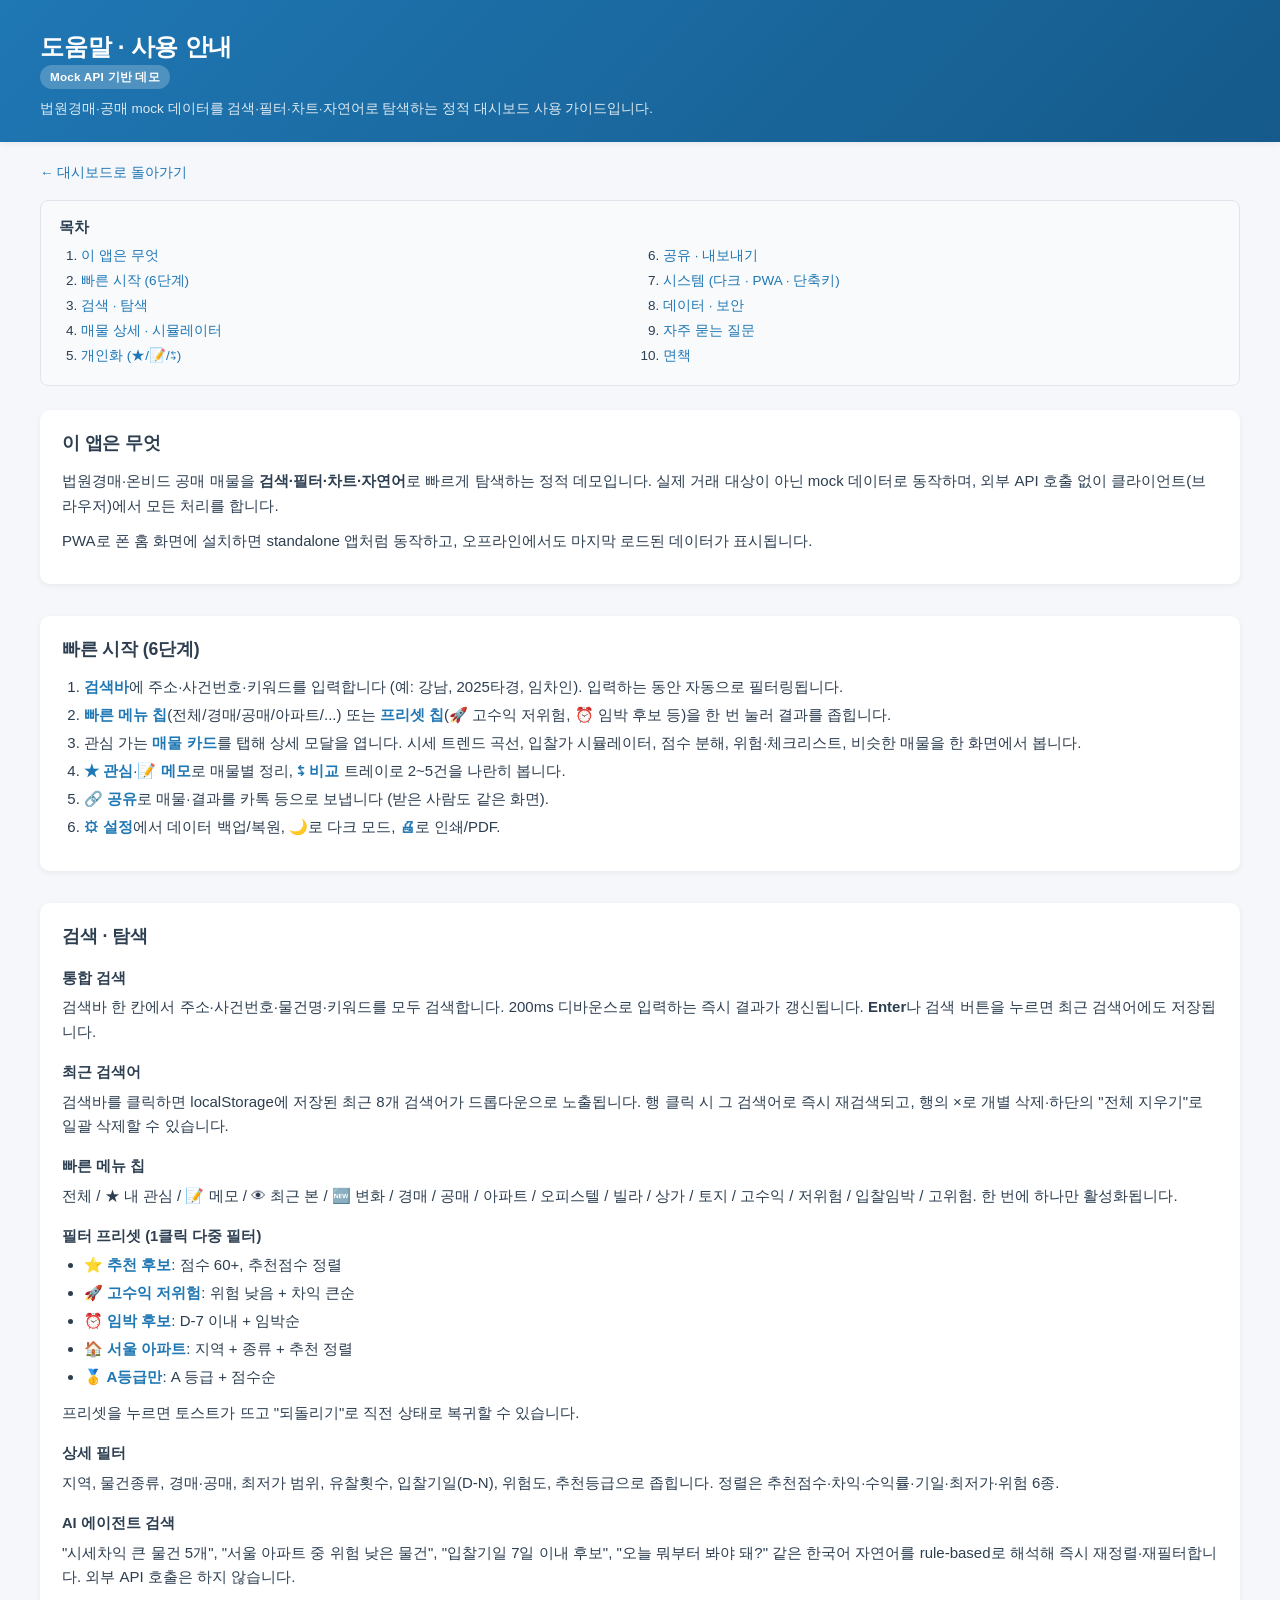
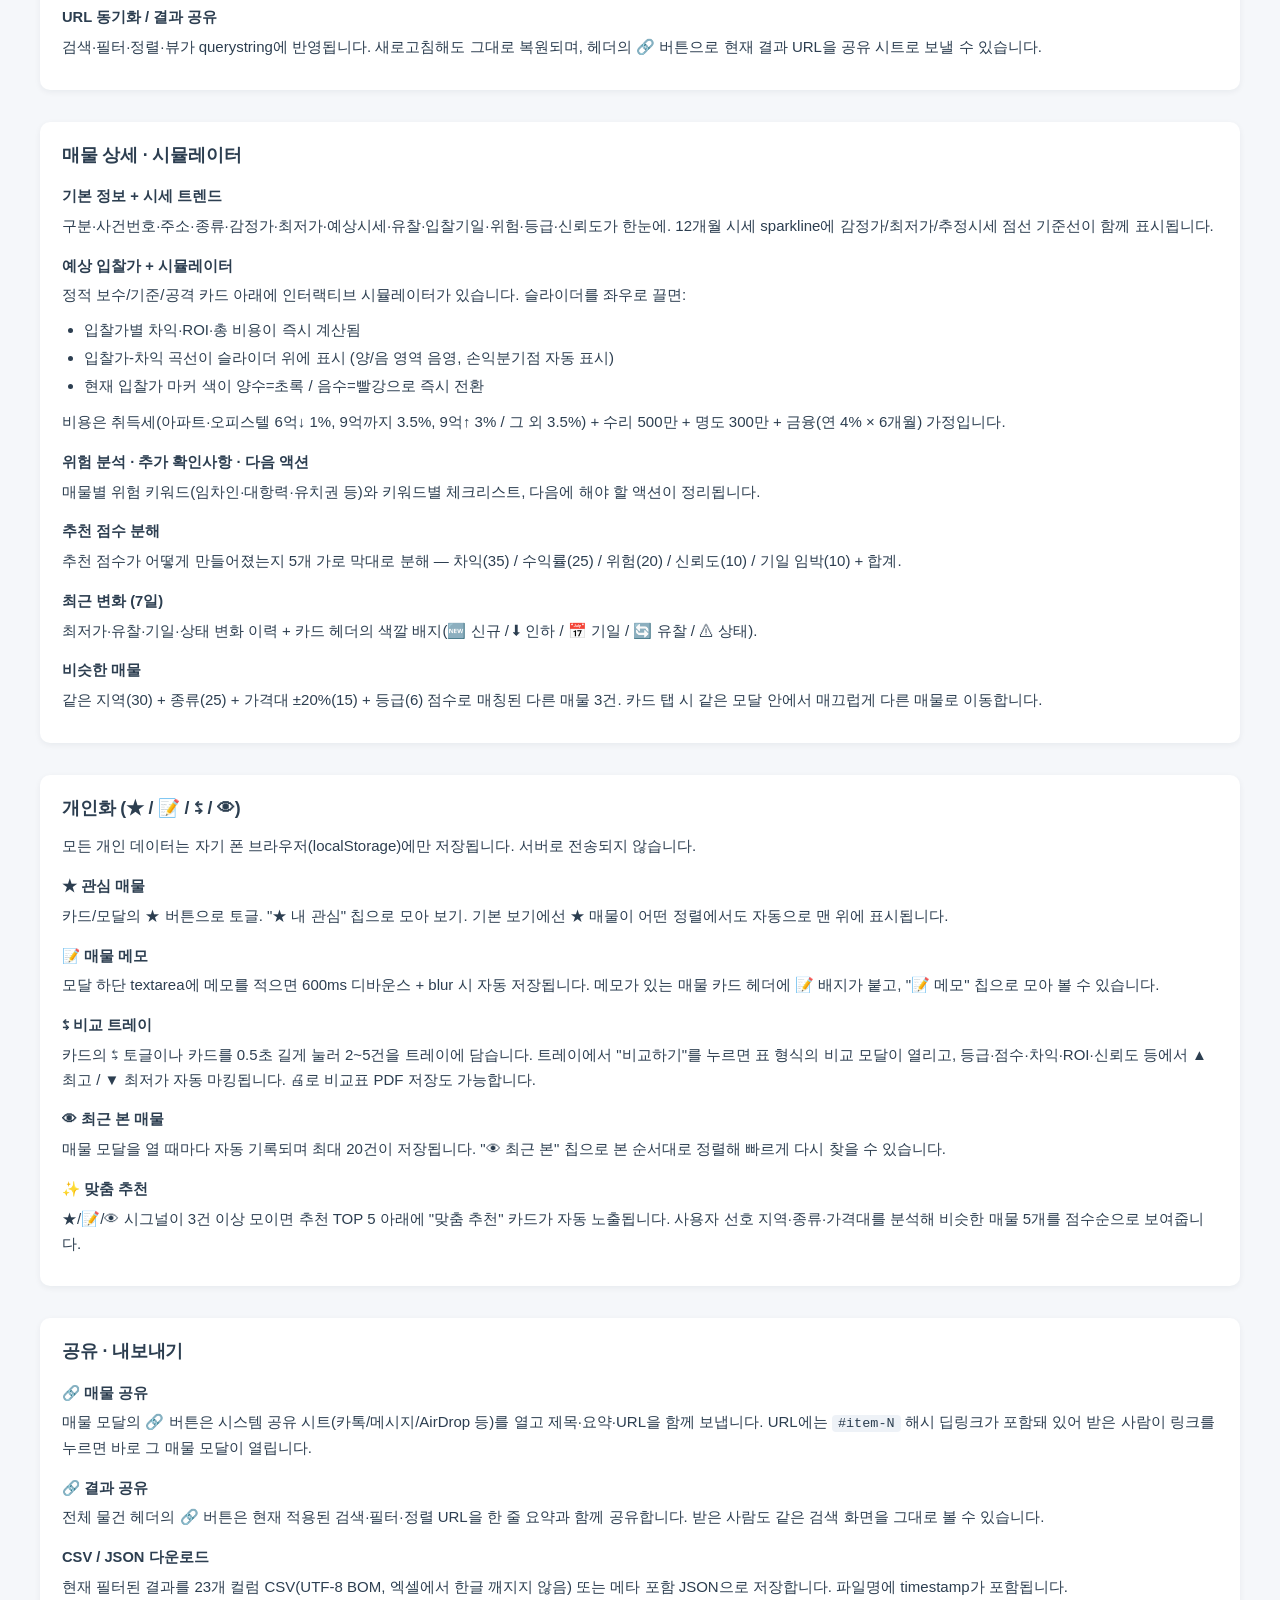
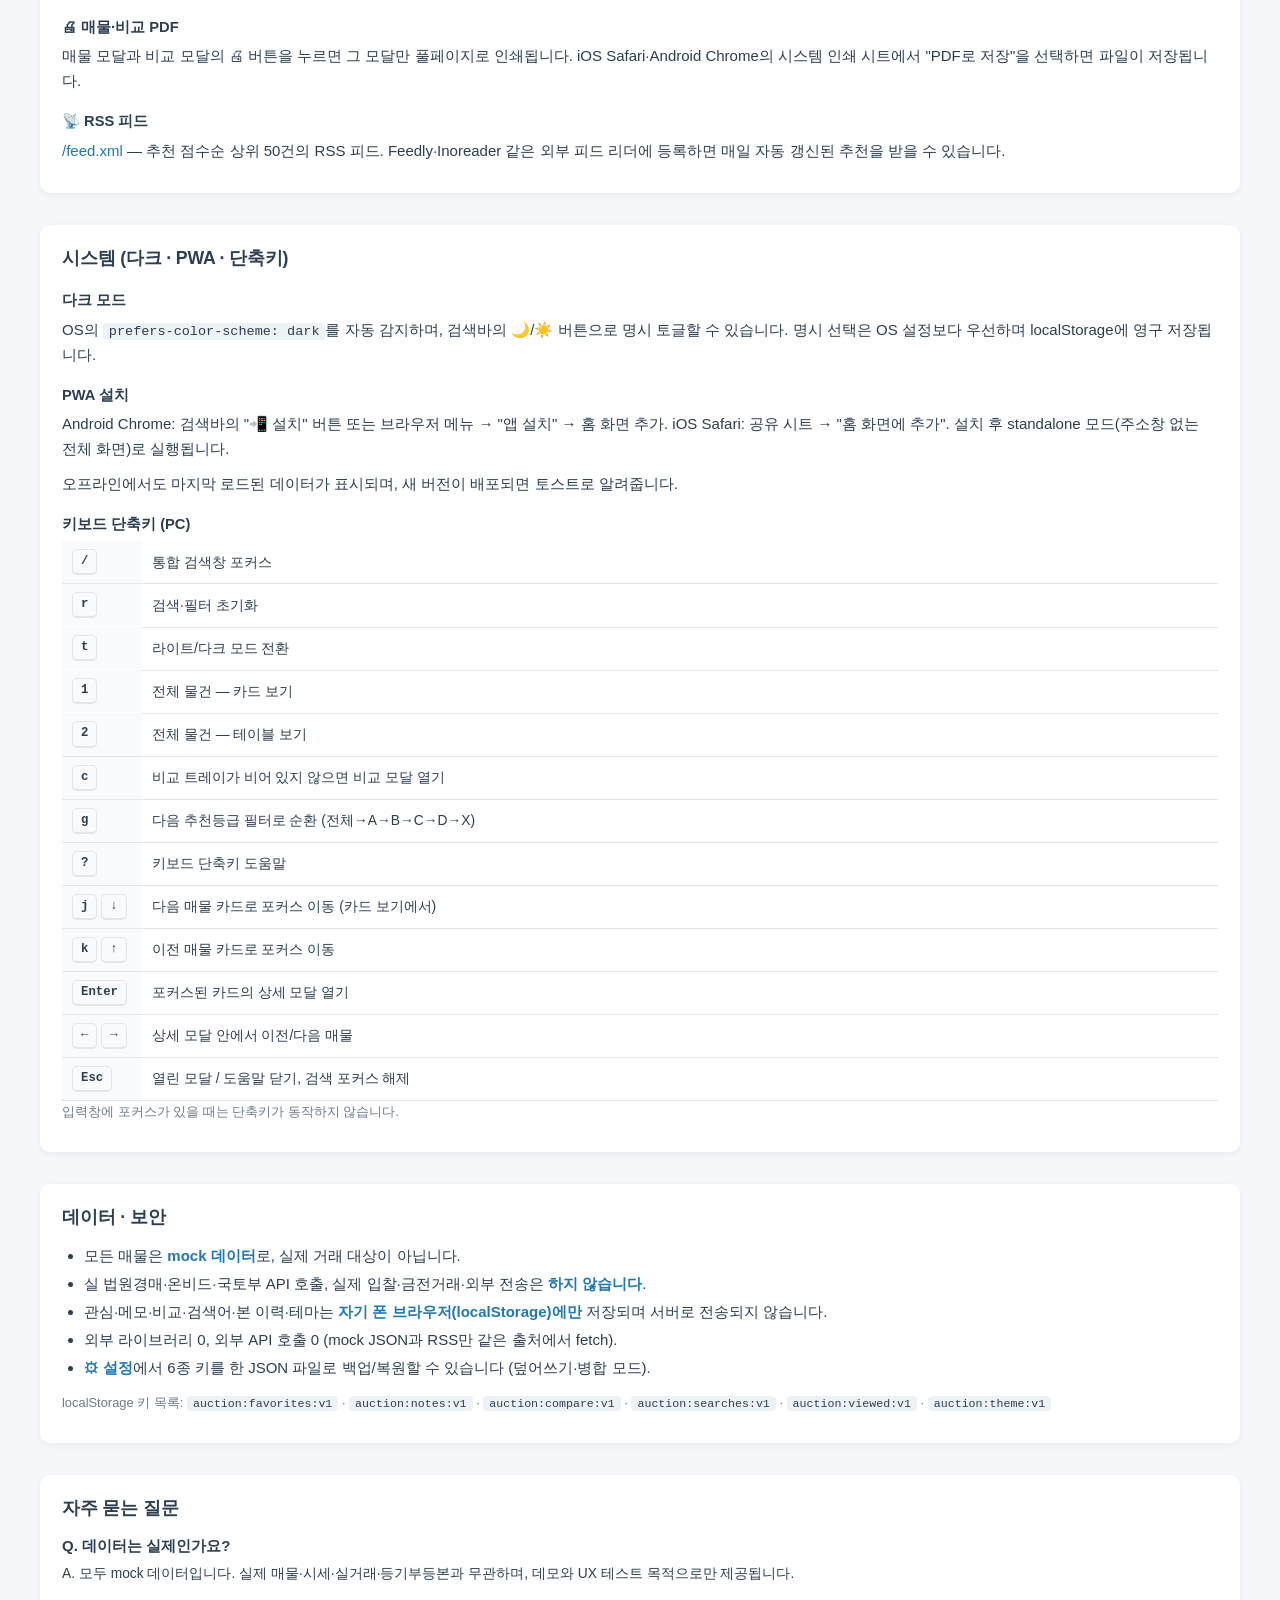
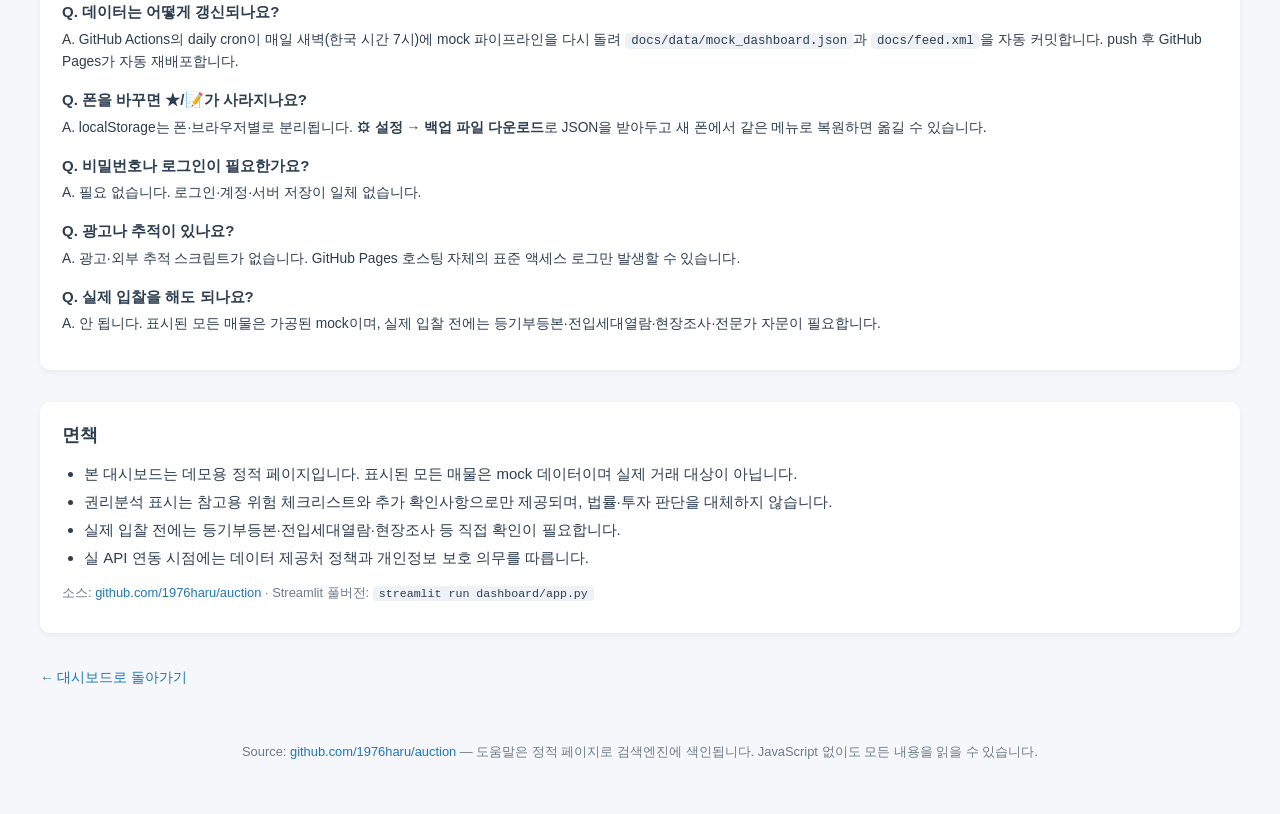
==== commit ffc3ec3e: "Add K71 card keyboard navigation (j/k, Up/Down, Enter) - 전체 물건 카드 보기에서 j 또는 ↓ 로 다음 카드 포커스, k 또는 ↑ 로 " ====
--- a/docs/help.html
+++ b/docs/help.html
@@ -249,6 +249,10 @@
           <tr><th><kbd>c</kbd></th><td>비교 트레이가 비어 있지 않으면 비교 모달 열기</td></tr>
           <tr><th><kbd>g</kbd></th><td>다음 추천등급 필터로 순환 (전체→A→B→C→D→X)</td></tr>
           <tr><th><kbd>?</kbd></th><td>키보드 단축키 도움말</td></tr>
+          <tr><th><kbd>j</kbd> <kbd>↓</kbd></th><td>다음 매물 카드로 포커스 이동 (카드 보기에서)</td></tr>
+          <tr><th><kbd>k</kbd> <kbd>↑</kbd></th><td>이전 매물 카드로 포커스 이동</td></tr>
+          <tr><th><kbd>Enter</kbd></th><td>포커스된 카드의 상세 모달 열기</td></tr>
+          <tr><th><kbd>←</kbd> <kbd>→</kbd></th><td>상세 모달 안에서 이전/다음 매물</td></tr>
           <tr><th><kbd>Esc</kbd></th><td>열린 모달 / 도움말 닫기, 검색 포커스 해제</td></tr>
         </tbody>
       </table>
--- a/docs/styles.css
+++ b/docs/styles.css
@@ -1102,6 +1102,67 @@
   .sim-grid { grid-template-columns: 1fr; }
 }
 
+/* 동·구 클러스터 카드 */
+.clusters-grid {
+  display: grid;
+  grid-template-columns: repeat(auto-fill, minmax(240px, 1fr));
+  gap: 12px;
+}
+.cluster-card {
+  background: var(--color-card-inset);
+  border: 1px solid var(--color-border);
+  border-radius: 8px;
+  padding: 12px 14px;
+  display: flex;
+  flex-direction: column;
+  gap: 6px;
+  cursor: pointer;
+  touch-action: manipulation;
+  -webkit-tap-highlight-color: rgba(31, 119, 180, 0.12);
+  transition: background 0.12s, transform 0.05s, box-shadow 0.15s ease;
+}
+.cluster-card:active { transform: scale(0.99); background: var(--color-tap-bg); }
+@media (hover: hover) {
+  .cluster-card:hover { background: var(--color-tap-bg); box-shadow: var(--shadow-hover); }
+}
+.cluster-head { display: flex; align-items: center; gap: 8px; }
+.cluster-count {
+  display: inline-block;
+  font-size: 0.86rem;
+  font-weight: 700;
+  padding: 2px 10px;
+  border-radius: 999px;
+  background: var(--color-primary);
+  color: white;
+}
+.cluster-loc {
+  font-size: 0.94rem;
+  font-weight: 600;
+  flex: 1;
+  min-width: 0;
+  overflow: hidden;
+  text-overflow: ellipsis;
+  white-space: nowrap;
+}
+.cluster-grades { display: flex; gap: 4px; flex-wrap: wrap; }
+.cluster-grades .grade-pill { font-size: 0.7rem; padding: 1px 7px; }
+.cluster-stats {
+  display: flex;
+  flex-wrap: wrap;
+  gap: 6px 12px;
+  font-size: 0.78rem;
+  color: var(--color-text-muted);
+}
+.cluster-stats strong { color: var(--color-text); }
+.cluster-warn {
+  color: var(--color-high);
+  background: var(--color-warn-bg);
+  border: 1px solid var(--color-warn-bd);
+  padding: 1px 8px;
+  border-radius: 999px;
+  font-weight: 600;
+}
+
 /* 비슷한 매물 미니 카드 */
 .similar-grid {
   display: grid;
@@ -1584,6 +1645,11 @@
   }
 }
 .item-card:active { background: var(--color-tap-bg); }
+.item-card.kbd-focused {
+  outline: 2px solid var(--color-primary);
+  outline-offset: 2px;
+  box-shadow: var(--shadow-hover);
+}
 .item-head { display: flex; flex-wrap: wrap; gap: 6px; align-items: center; row-gap: 6px; }
 .item-title { font-weight: 600; font-size: 0.96rem; line-height: 1.3; }
 .item-sub { font-size: 0.82rem; color: var(--color-text-muted); }
@@ -1721,6 +1787,25 @@
 }
 .modal-head h2 { margin: 0; font-size: 1.05rem; flex: 1; min-width: 0; }
 .modal-head-actions { display: inline-flex; align-items: center; gap: 4px; }
+.modal-head-nav { display: inline-flex; align-items: center; gap: 2px; margin-right: 4px; }
+.modal-head-nav .icon-btn {
+  font-size: 1.4rem;
+  font-weight: 700;
+  width: 32px;
+  height: 32px;
+  border-radius: 50%;
+  display: inline-flex;
+  align-items: center;
+  justify-content: center;
+}
+.modal-head-nav .icon-btn:disabled {
+  opacity: 0.3;
+  cursor: not-allowed;
+}
+.modal-head-nav .icon-btn:not(:disabled):active { background: var(--color-tap-bg); }
+@media (hover: hover) {
+  .modal-head-nav .icon-btn:not(:disabled):hover { background: var(--color-tap-bg); color: var(--color-primary); }
+}
 .icon-btn {
   background: none;
   border: 0;
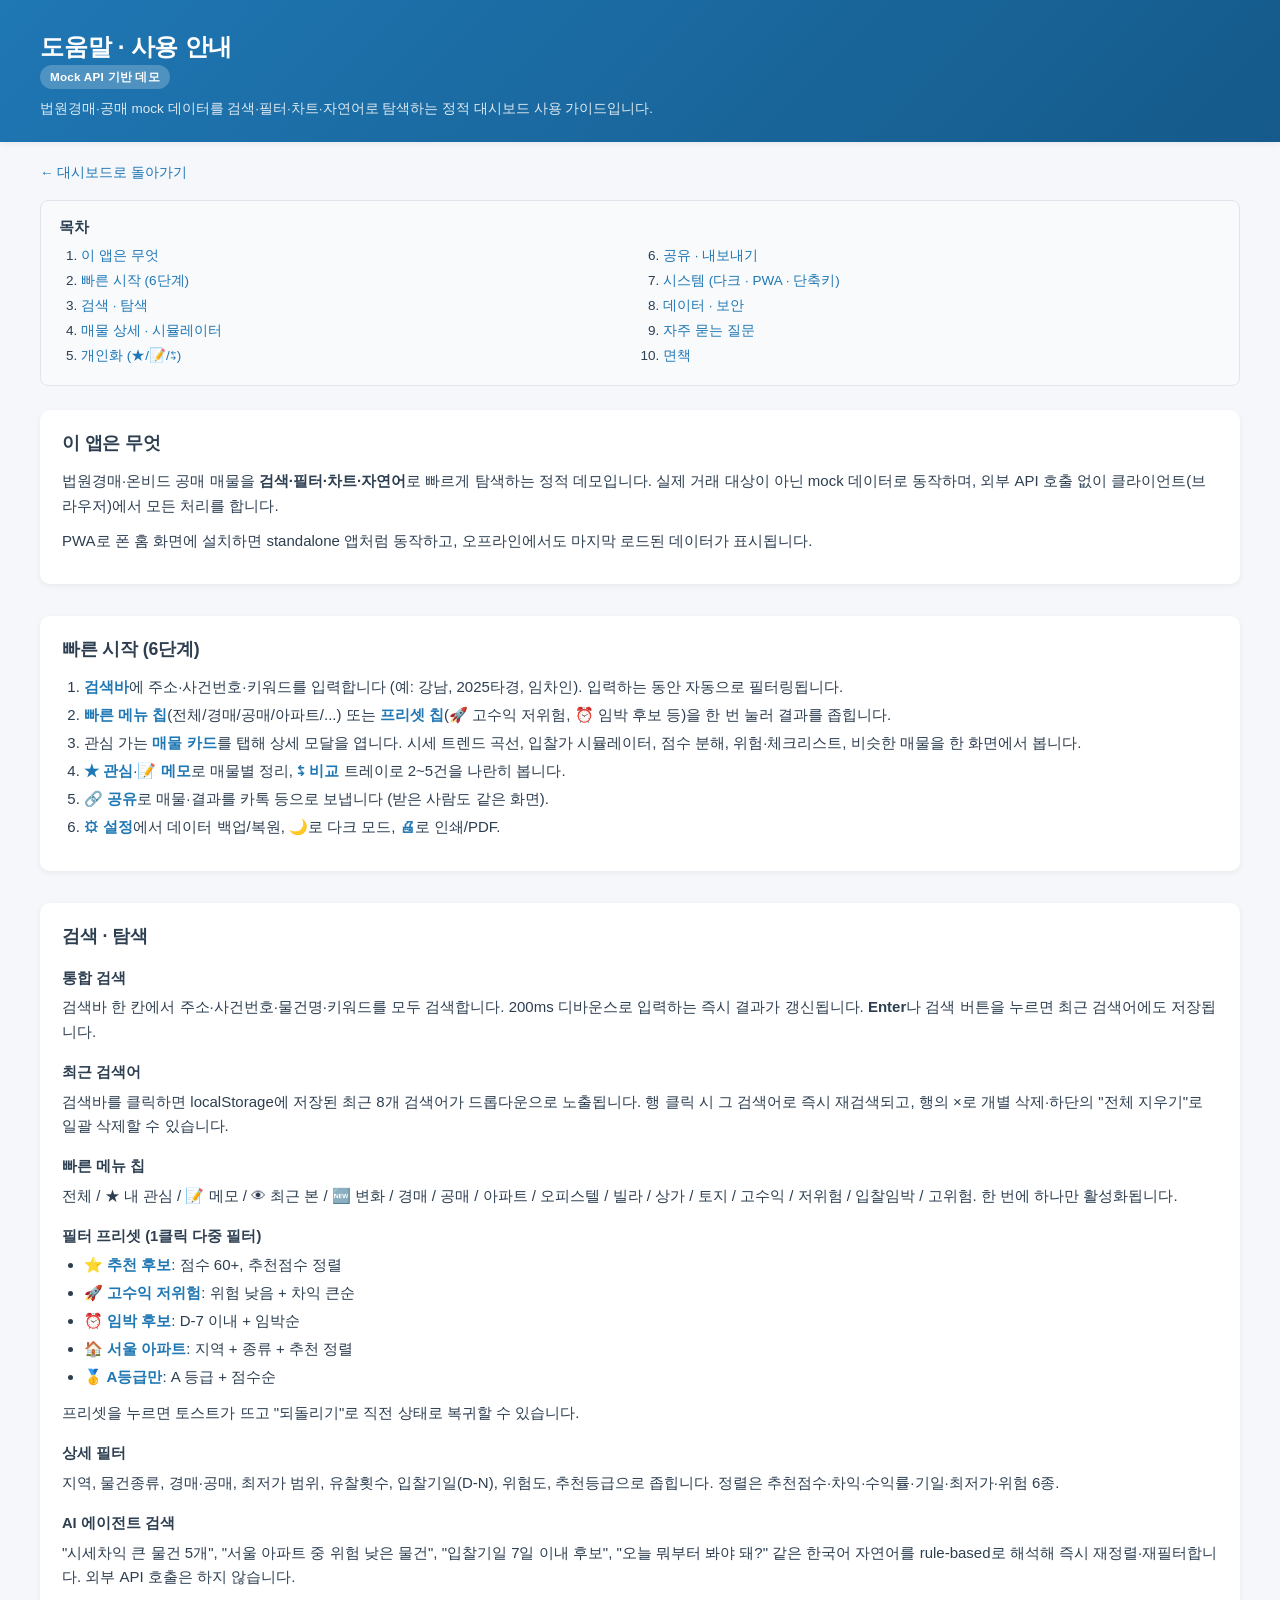
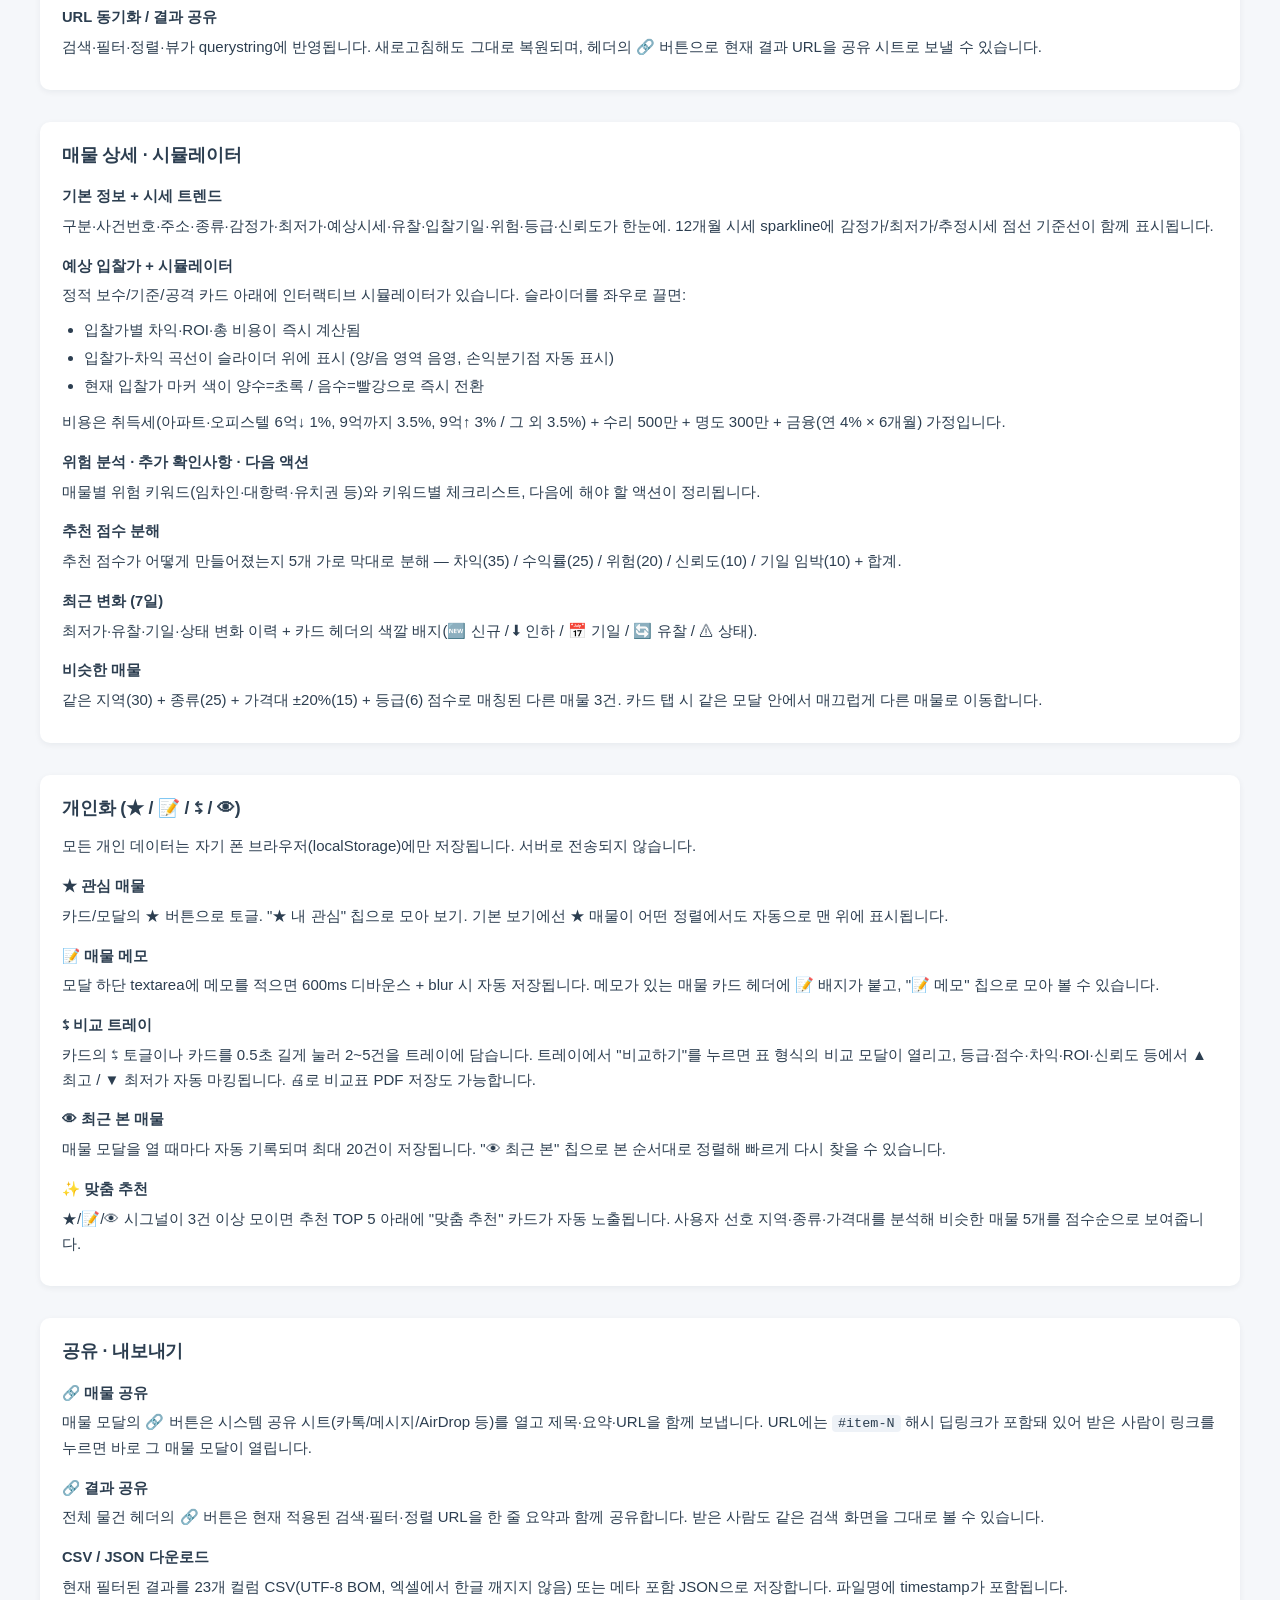
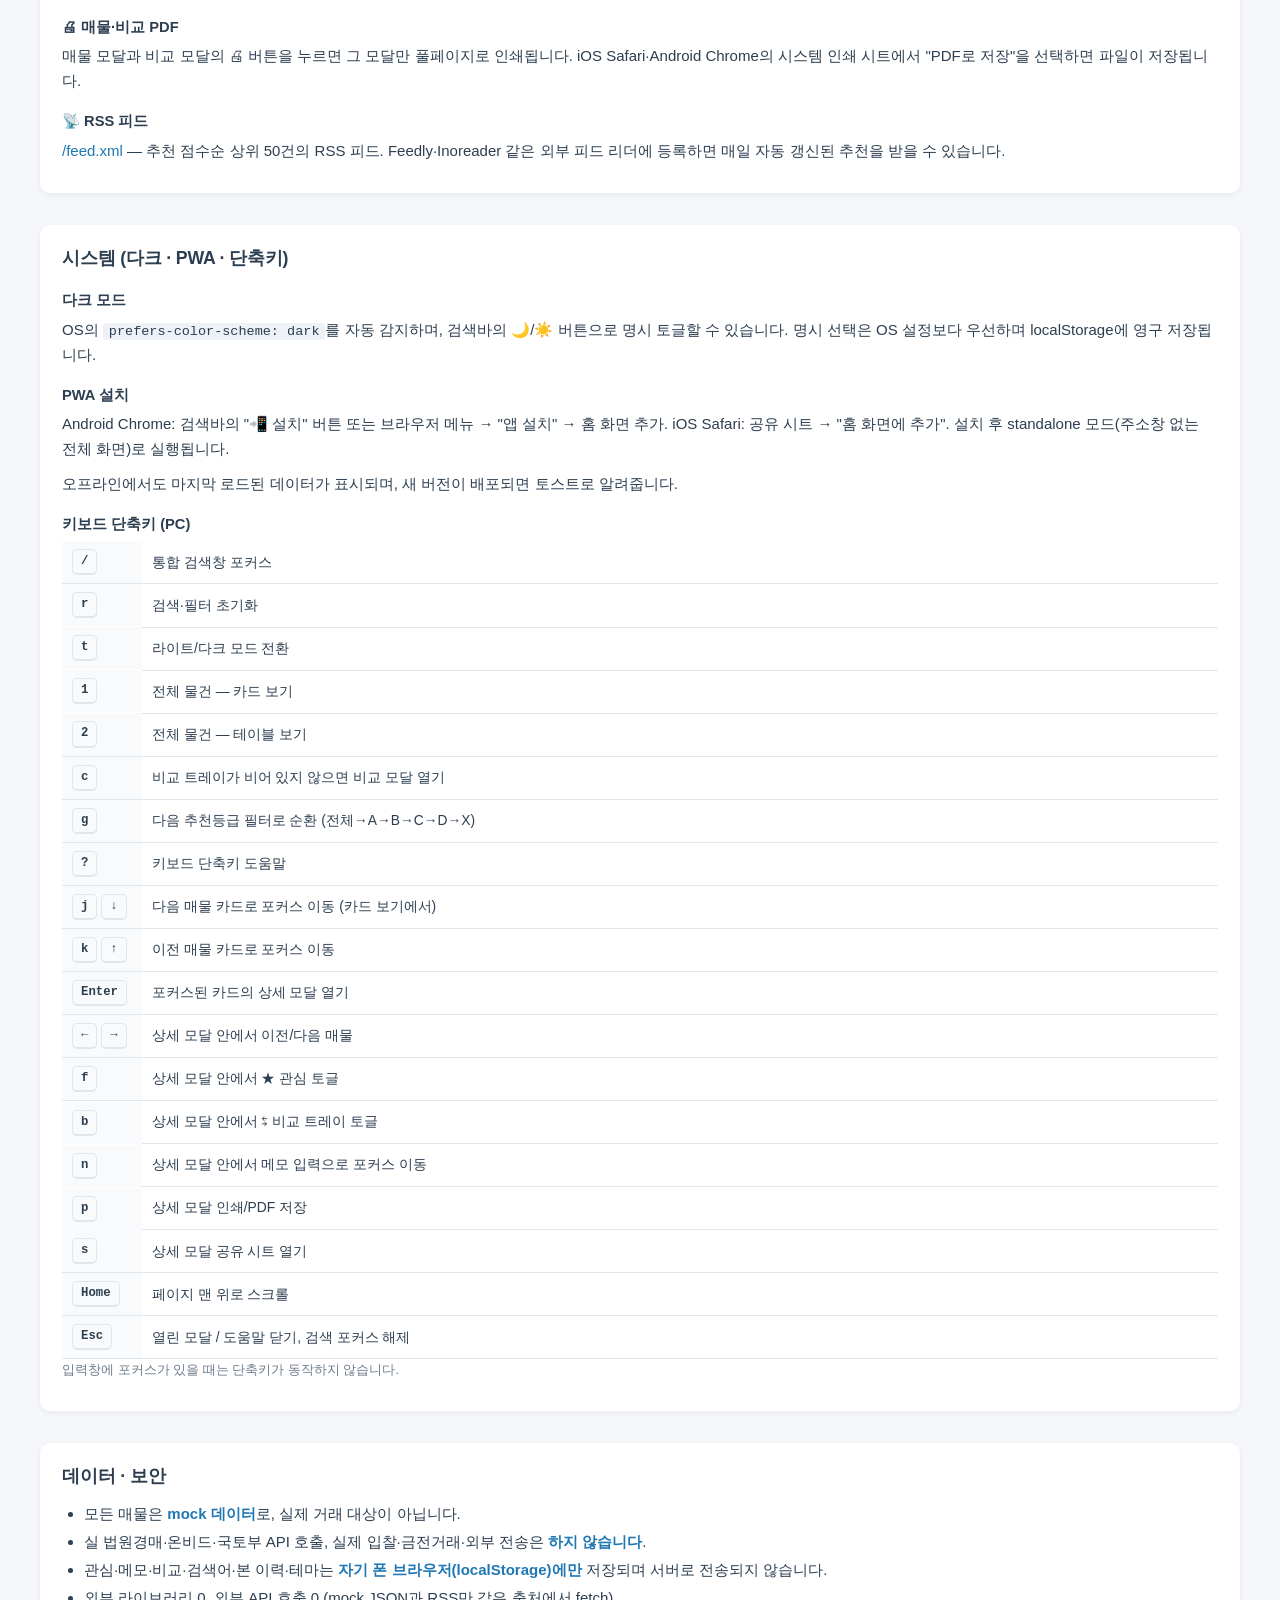
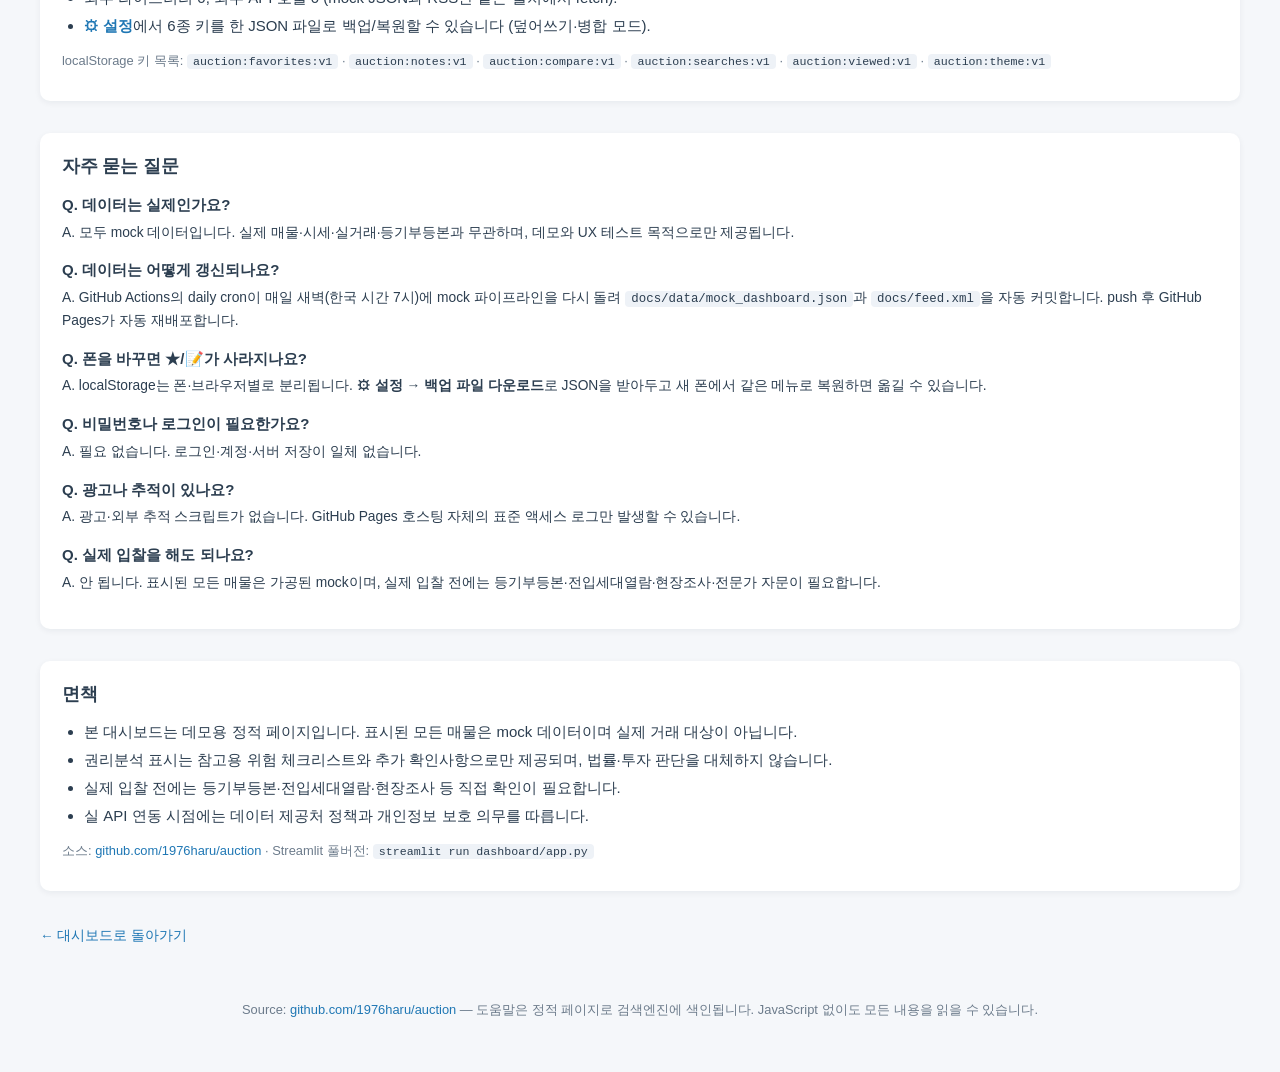
==== commit b0f304ff: "Add O99 detail modal hotkeys (f/b/n/p/s + Home) 매물 상세 모달이 열려 있을 때 단일 키 단축: - f : ★ 관심 토글 (CURRENT_DE" ====
--- a/docs/help.html
+++ b/docs/help.html
@@ -253,6 +253,12 @@
           <tr><th><kbd>k</kbd> <kbd>↑</kbd></th><td>이전 매물 카드로 포커스 이동</td></tr>
           <tr><th><kbd>Enter</kbd></th><td>포커스된 카드의 상세 모달 열기</td></tr>
           <tr><th><kbd>←</kbd> <kbd>→</kbd></th><td>상세 모달 안에서 이전/다음 매물</td></tr>
+          <tr><th><kbd>f</kbd></th><td>상세 모달 안에서 ★ 관심 토글</td></tr>
+          <tr><th><kbd>b</kbd></th><td>상세 모달 안에서 ⇆ 비교 트레이 토글</td></tr>
+          <tr><th><kbd>n</kbd></th><td>상세 모달 안에서 메모 입력으로 포커스 이동</td></tr>
+          <tr><th><kbd>p</kbd></th><td>상세 모달 인쇄/PDF 저장</td></tr>
+          <tr><th><kbd>s</kbd></th><td>상세 모달 공유 시트 열기</td></tr>
+          <tr><th><kbd>Home</kbd></th><td>페이지 맨 위로 스크롤</td></tr>
           <tr><th><kbd>Esc</kbd></th><td>열린 모달 / 도움말 닫기, 검색 포커스 해제</td></tr>
         </tbody>
       </table>
--- a/docs/styles.css
+++ b/docs/styles.css
@@ -273,6 +273,18 @@
 }
 .search-suggest-row .ico { color: var(--color-text-muted); }
 .search-suggest-row .q { flex: 1; min-width: 0; overflow: hidden; text-overflow: ellipsis; white-space: nowrap; }
+.search-suggest-row .q mark {
+  background: rgba(31, 119, 180, 0.18);
+  color: var(--color-primary-dark);
+  padding: 0 2px;
+  border-radius: 3px;
+}
+.search-suggest-row.search-suggest-item .grade-pill { flex-shrink: 0; }
+.search-suggest-row .search-suggest-meta {
+  font-size: 0.74rem;
+  color: var(--color-text-muted);
+  flex-shrink: 0;
+}
 .search-suggest-row .x {
   border: 0;
   background: transparent;
@@ -370,6 +382,108 @@
   justify-content: center;
   font-size: 1.05rem;
 }
+
+/* 위로 스크롤 버튼 */
+.scroll-top {
+  position: fixed;
+  right: 18px;
+  bottom: 22px;
+  width: 44px;
+  height: 44px;
+  border-radius: 50%;
+  border: 1px solid var(--color-border);
+  background: var(--color-surface);
+  color: var(--color-primary);
+  font-size: 1.25rem;
+  font-weight: 700;
+  box-shadow: var(--shadow-hover);
+  cursor: pointer;
+  z-index: 70;
+  touch-action: manipulation;
+  transition: opacity 0.2s, transform 0.15s;
+}
+.scroll-top[hidden] { display: none; }
+.scroll-top:active { transform: scale(0.95); }
+@media (hover: hover) {
+  .scroll-top:hover { background: var(--color-tap-bg); }
+}
+/* 비교 트레이/선택 바가 보일 때 위로 살짝 띄움 */
+body:has(.compare-tray:not([hidden])) .scroll-top { bottom: 88px; }
+body:has(.select-bar:not([hidden])) .scroll-top { bottom: 96px; }
+
+/* 다중 선택 모드 */
+.dl-btn.on {
+  background: var(--color-primary);
+  color: white;
+}
+body.selecting .item-card {
+  cursor: pointer;
+  position: relative;
+}
+body.selecting .item-card::before {
+  content: "☐";
+  position: absolute;
+  top: 8px;
+  right: 8px;
+  width: 26px;
+  height: 26px;
+  border-radius: 50%;
+  background: var(--color-surface);
+  border: 2px solid var(--color-border);
+  display: flex;
+  align-items: center;
+  justify-content: center;
+  font-size: 0.95rem;
+  color: var(--color-text-muted);
+  z-index: 1;
+}
+body.selecting .item-card.selected::before {
+  content: "✓";
+  background: var(--color-primary);
+  border-color: var(--color-primary);
+  color: white;
+  font-weight: 700;
+}
+body.selecting .item-card.selected {
+  outline: 2px solid var(--color-primary);
+  outline-offset: 2px;
+}
+/* 선택 모드에선 비교 트레이 숨김 (스크린 충돌 방지) */
+body.selecting .compare-tray { display: none !important; }
+
+.select-bar {
+  position: fixed;
+  left: 0; right: 0; bottom: 0;
+  z-index: 95;
+  background: var(--color-surface);
+  border-top: 1px solid var(--color-border);
+  box-shadow: 0 -4px 18px rgba(15, 30, 50, 0.18);
+  padding: 10px 0 calc(10px + env(safe-area-inset-bottom, 0));
+}
+.select-bar[hidden] { display: none; }
+.select-bar-inner {
+  display: flex;
+  align-items: center;
+  gap: 10px;
+  flex-wrap: wrap;
+}
+.select-count {
+  font-size: 0.92rem;
+  font-weight: 700;
+  flex-shrink: 0;
+}
+.select-actions {
+  display: flex;
+  gap: 6px;
+  flex-wrap: wrap;
+}
+.select-actions .btn {
+  height: 36px;
+  padding: 0 12px;
+  border-radius: 18px;
+  font-size: 0.86rem;
+}
+body:has(.select-bar:not([hidden])) { padding-bottom: 96px; }
 
 /* 비교 트레이 (하단 고정) */
 .compare-tray {
@@ -608,6 +722,48 @@
   :root:not([data-theme]) .preset-chip { color: #7fb6e0; }
 }
 
+/* ★ 매물 임박 배너 */
+.urgent-banner {
+  background: var(--color-warn-bg);
+  border-bottom: 1px solid var(--color-warn-bd);
+  color: var(--color-warn-text);
+  padding: 8px 0;
+}
+.urgent-banner[hidden] { display: none; }
+.urgent-banner-inner {
+  display: flex;
+  align-items: center;
+  gap: 10px;
+  flex-wrap: wrap;
+}
+.urgent-banner-icon { font-size: 1.05rem; }
+.urgent-banner-msg { flex: 1; min-width: 0; font-size: 0.92rem; font-weight: 600; }
+.urgent-banner-action {
+  border: 1px solid var(--color-warn-text);
+  background: transparent;
+  color: var(--color-warn-text);
+  font-size: 0.84rem;
+  font-weight: 700;
+  padding: 4px 12px;
+  border-radius: 16px;
+  cursor: pointer;
+  touch-action: manipulation;
+}
+.urgent-banner-action:active { background: var(--color-warn-bd); }
+@media (hover: hover) {
+  .urgent-banner-action:hover { background: var(--color-warn-bd); }
+}
+.urgent-banner-close {
+  border: 0;
+  background: transparent;
+  color: var(--color-warn-text);
+  font-size: 1.15rem;
+  line-height: 1;
+  cursor: pointer;
+  padding: 4px 8px;
+  border-radius: 50%;
+}
+
 /* ── Card ────────────────────────────────── */
 .card {
   background: var(--color-surface);
@@ -717,7 +873,7 @@
 .charts-grid {
   display: grid;
   gap: 18px;
-  grid-template-columns: 1fr 1fr;
+  grid-template-columns: repeat(3, minmax(0, 1fr));
 }
 .chart-block { min-width: 0; }
 .chart-block h3 {
@@ -1112,11 +1268,12 @@
   background: var(--color-card-inset);
   border: 1px solid var(--color-border);
   border-radius: 8px;
-  padding: 12px 14px;
+  padding: 12px 14px 12px 14px;
   display: flex;
   flex-direction: column;
   gap: 6px;
   cursor: pointer;
+  position: relative;
   touch-action: manipulation;
   -webkit-tap-highlight-color: rgba(31, 119, 180, 0.12);
   transition: background 0.12s, transform 0.05s, box-shadow 0.15s ease;
@@ -1161,6 +1318,19 @@
   padding: 1px 8px;
   border-radius: 999px;
   font-weight: 600;
+}
+.cluster-donut {
+  position: absolute;
+  top: 10px;
+  right: 10px;
+  width: 50px;
+  height: 50px;
+  color: var(--color-text);
+  pointer-events: none;
+}
+.cluster-card .cluster-loc {
+  /* 도넛 영역 침범 방지 */
+  padding-right: 56px;
 }
 
 /* 비슷한 매물 미니 카드 */
@@ -1362,6 +1532,71 @@
 .settings-stats .stat .k { font-size: 0.84rem; color: var(--color-text-muted); }
 .settings-stats .stat .v { font-size: 1.05rem; font-weight: 700; }
 .settings-row { display: flex; gap: 14px; flex-wrap: wrap; margin-bottom: 10px; }
+.memo-search {
+  width: 100%;
+  height: 38px;
+  padding: 0 12px;
+  border: 1px solid var(--color-border);
+  border-radius: 6px;
+  background: var(--color-input);
+  color: var(--color-text);
+  font-size: 0.92rem;
+  margin: 6px 0 10px;
+  outline: none;
+}
+.memo-search:focus { border-color: var(--color-primary); }
+.memo-search::placeholder { color: var(--color-text-muted); }
+.memo-list {
+  max-height: 320px;
+  overflow-y: auto;
+  border: 1px solid var(--color-border);
+  border-radius: 8px;
+  background: var(--color-surface-2);
+}
+.memo-row {
+  display: block;
+  padding: 10px 12px;
+  border-bottom: 1px solid var(--color-border);
+  cursor: pointer;
+  font-size: 0.88rem;
+  touch-action: manipulation;
+  -webkit-tap-highlight-color: rgba(31, 119, 180, 0.12);
+}
+.memo-row:last-child { border-bottom: 0; }
+.memo-row:active { background: var(--color-tap-bg); }
+@media (hover: hover) {
+  .memo-row:hover { background: var(--color-tap-bg); }
+}
+.memo-row .memo-title {
+  font-weight: 600;
+  color: var(--color-text);
+  display: block;
+  overflow: hidden;
+  text-overflow: ellipsis;
+  white-space: nowrap;
+}
+.memo-row .memo-snippet {
+  display: block;
+  color: var(--color-text-muted);
+  font-size: 0.84rem;
+  margin-top: 3px;
+  line-height: 1.4;
+  display: -webkit-box;
+  -webkit-line-clamp: 2;
+  -webkit-box-orient: vertical;
+  overflow: hidden;
+}
+.memo-row .memo-when {
+  font-size: 0.74rem;
+  color: var(--color-text-muted);
+  margin-top: 4px;
+}
+.memo-empty {
+  padding: 18px 14px;
+  text-align: center;
+  color: var(--color-text-muted);
+  font-size: 0.86rem;
+}
 .settings-row .radio {
   display: inline-flex;
   align-items: center;
@@ -1607,6 +1842,59 @@
 }
 .dl-btn[disabled] { opacity: 0.5; cursor: not-allowed; }
 
+/* 결과 0건 zero state */
+.zero-state {
+  padding: 28px 16px 24px;
+  text-align: center;
+  background: var(--color-surface-2);
+  border: 1px dashed var(--color-border);
+  border-radius: 10px;
+}
+.zero-state .zero-icon { font-size: 2.2rem; margin-bottom: 6px; }
+.zero-state .zero-title { margin: 0 0 8px; font-size: 1.05rem; }
+.zero-state .zero-msg { margin: 0 0 12px; color: var(--color-text-muted); font-size: 0.9rem; }
+.zero-state .zero-chips {
+  display: flex;
+  flex-wrap: wrap;
+  gap: 6px;
+  justify-content: center;
+  margin: 0 0 16px;
+}
+.zero-state .zero-chip {
+  background: var(--color-surface);
+  border: 1px solid var(--color-border);
+  color: var(--color-text);
+  padding: 4px 10px;
+  border-radius: 999px;
+  font-size: 0.84rem;
+  cursor: pointer;
+  display: inline-flex;
+  align-items: center;
+  gap: 4px;
+  touch-action: manipulation;
+}
+.zero-state .zero-chip:active { background: var(--color-tap-bg); }
+@media (hover: hover) {
+  .zero-state .zero-chip:hover { background: var(--color-tap-bg); border-color: var(--color-primary); }
+}
+.zero-state .zero-chip .x {
+  color: var(--color-text-muted);
+  font-weight: 600;
+  margin-left: 2px;
+}
+.zero-state .zero-actions {
+  display: flex;
+  gap: 8px;
+  justify-content: center;
+  flex-wrap: wrap;
+}
+.zero-state .zero-actions .btn {
+  height: 38px;
+  padding: 0 16px;
+  border-radius: 19px;
+  font-size: 0.9rem;
+}
+
 .more-row {
   display: flex;
   justify-content: center;
@@ -1624,6 +1912,40 @@
   display: grid;
   gap: 14px;
   grid-template-columns: repeat(auto-fill, minmax(290px, 1fr));
+}
+
+/* 조밀 모드: 더 작은 카드, 더 많이 한 화면에 */
+body.density-dense .items-card-grid {
+  grid-template-columns: repeat(auto-fill, minmax(220px, 1fr));
+  gap: 10px;
+}
+body.density-dense .item-card {
+  padding: 10px 12px;
+  gap: 5px;
+}
+body.density-dense .item-card .item-title { font-size: 0.88rem; }
+body.density-dense .item-card .item-sub { font-size: 0.76rem; }
+body.density-dense .item-card .item-stats { font-size: 0.78rem; gap: 2px 8px; }
+body.density-dense .item-card .item-foot { font-size: 0.72rem; gap: 4px; }
+body.density-dense .item-card .item-reason {
+  font-size: 0.76rem;
+  padding: 4px 6px;
+}
+body.density-dense .item-card .grade-pill,
+body.density-dense .item-card .risk-pill,
+body.density-dense .item-card .source-pill,
+body.density-dense .item-card .badge-change {
+  font-size: 0.68rem;
+  padding: 1px 6px;
+}
+body.density-dense .item-card .cmp-btn,
+body.density-dense .item-card .fav-btn {
+  font-size: 0.78rem;
+  padding: 2px 6px;
+}
+.density-btn.on {
+  background: var(--color-primary);
+  color: white;
 }
 .item-card {
   border: 1px solid var(--color-border);
@@ -1830,6 +2152,12 @@
 .detail-section h3 { margin: 0 0 6px; font-size: 0.95rem; }
 .detail-section ul { margin: 4px 0 0; padding-left: 20px; }
 .detail-section li { font-size: 0.88rem; margin-bottom: 4px; }
+
+/* 인쇄 전용 요소 — 평소엔 숨김 */
+.print-only { display: none !important; }
+.print-footer { padding: 14px 20px 0; border-top: 1px solid #ccc; }
+.print-footer .pf-line { margin: 2px 0; font-size: 0.78rem; color: #555; }
+.print-footer .pf-warn { color: #b1303a; font-style: italic; }
 
 /* ── Print: 매물 상세 / 비교 모달만 풀페이지로 인쇄 ───────────────── */
 @media print {
@@ -1889,6 +2217,9 @@
   /* 페이지 설정 */
   @page { margin: 14mm; }
   body.printing-compare { -webkit-print-color-adjust: exact; print-color-adjust: exact; }
+  /* 인쇄 footer 노출 */
+  body.printing-detail .print-only,
+  body.printing-compare .print-only { display: block !important; }
 }
 
 /* ── Tablet ──────────────────────────────── */
